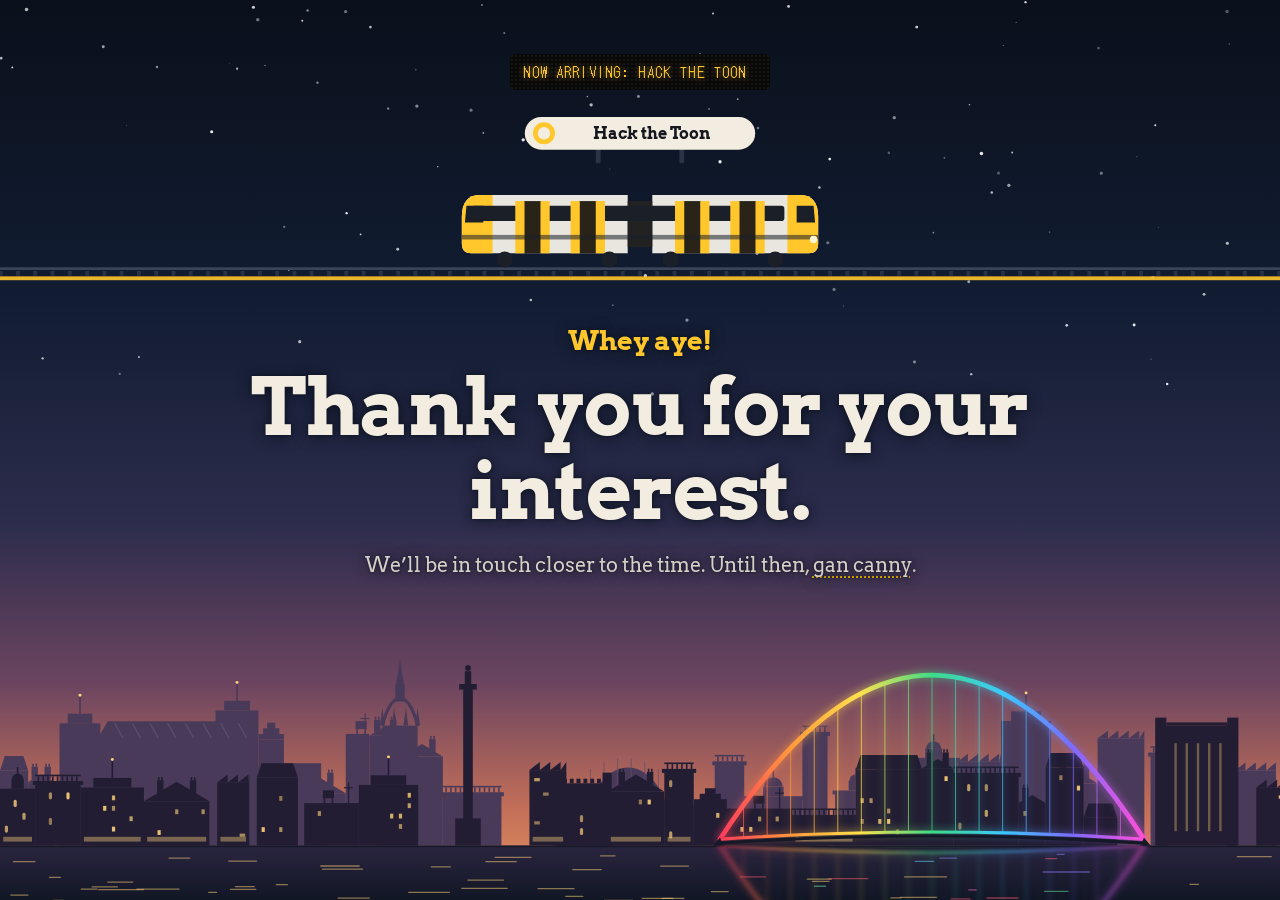
==== thanks.html @ c6c986b9 "Allow rendering under system bars on mobile" ====
<!doctype html>
<html lang="en-GB">
<head>
  <meta charset="utf-8">
  <meta name="viewport" content="width=device-width, initial-scale=1, viewport-fit=cover">
  <title>Hack the Toon · Thank you</title>
  <meta name="robots" content="noindex">
  <meta name="theme-color" content="#0a101b">
  <link rel="icon" href="assets/favicon.svg" type="image/svg+xml">

  <link rel="preconnect" href="https://fonts.googleapis.com">
  <link rel="preconnect" href="https://fonts.gstatic.com" crossorigin>
  <link href="https://fonts.googleapis.com/css2?family=Arvo:ital,wght@0,400;0,700;1,400&family=DotGothic16&display=swap" rel="stylesheet">

  <link rel="stylesheet" href="css/styles.css">
  <script src="js/scenes.js" defer></script>
  <script src="js/thanks.js" defer></script>
</head>
<body>
  <div class="page page--thanks">
    <svg class="page__stars" data-stars viewBox="0 0 1600 600" preserveAspectRatio="xMidYMin slice" aria-hidden="true"></svg>
    <svg class="page__fireworks" data-fireworks viewBox="0 0 1600 600" preserveAspectRatio="xMidYMin slice" aria-hidden="true"></svg>

    <header class="site-header">
      <a class="brand" href="./index.html">
        <!--svg class="brand__mark" viewBox="0 0 48 32" aria-hidden="true">
          <path d="M4 28 Q24 -6 44 28" fill="none" stroke="currentColor" stroke-width="3.5" stroke-linecap="round"/>
          <path d="M2 20 H46" stroke="currentColor" stroke-width="3" stroke-linecap="round"/>
          <path d="M14 12.5V20 M19 9V20 M24 7.8V20 M29 9V20 M34 12.5V20" stroke="currentColor" stroke-width="1.5"/>
          <circle cx="24" cy="27" r="2.6" fill="var(--metro)"/>
        </svg>
        <span class="brand__name">Hack the Toon</span!-->
      </a>
    </header>

    <main class="thanks">
      <div class="arrival" aria-hidden="true">
        <p class="dotmatrix arrival__display">
          <!--span class="dotmatrix__dot"></span!-->
          <span data-display>Now arriving: Hack the Toon</span>
        </p>

        <svg class="arrival__scene" viewBox="0 0 900 170">
          <g class="arrival__sign">
            <rect x="404" y="8" width="5" height="40" fill="#2b3346"/>
            <rect x="491" y="8" width="5" height="40" fill="#2b3346"/>
            <rect x="330" y="0" width="240" height="34" rx="17" fill="#f3ece0"/>
            <circle cx="350" cy="17" r="9" fill="#f3ece0" stroke="#ffc72c" stroke-width="5"/>
            <text x="462" y="23" text-anchor="middle" font-family="Arvo, Rockwell, Georgia, serif" font-weight="700" font-size="17" fill="#15191f">Hack the Toon</text>
          </g>

          <path class="arrival__rail" d="M-2000 158 H2900" stroke="#3a4357" stroke-width="3"/>
          <path class="arrival__sleepers" d="M-2000 163 H2900" stroke="#2a3142" stroke-width="5" stroke-dasharray="4 14"/>

          <g class="arrival__train">
            <g transform="translate(258 62) scale(3.2)">
              <path d="M8 6 H56 V25 H5 Q2 25 2 22 V13 Q2 6 8 6 Z" fill="#e9e6df"/>
              <path d="M64 6 H112 Q118 6 118 13 V22 Q118 25 115 25 H64 Z" fill="#e9e6df"/>
              <path d="M56 8 H64 V23 H56 Z" fill="#222"/>
              <path d="M2 13 Q2 6 8 6 H12 V25 H5 Q2 25 2 22 Z" fill="#ffc72c"/>
              <path d="M108 6 H112 Q118 6 118 13 V22 Q118 25 115 25 H108 Z" fill="#ffc72c"/>
              <rect x="5" y="9.5" width="102" height="5" rx="1" fill="#1b1f27"/>
              <path d="M3.5 9.5 H9 V15 H3 Z M111 9.5 H116.5 L117 15 H111 Z" fill="#1b1f27"/>
              <g class="arrival__doors">
                <g><rect x="22" y="8" width="6" height="17" fill="#2a2418"/><rect class="door-l" x="22" y="8" width="3" height="17" fill="#ffc72c"/><rect class="door-r" x="25" y="8" width="3" height="17" fill="#ffc72c"/></g>
                <g><rect x="40" y="8" width="6" height="17" fill="#2a2418"/><rect class="door-l" x="40" y="8" width="3" height="17" fill="#ffc72c"/><rect class="door-r" x="43" y="8" width="3" height="17" fill="#ffc72c"/></g>
                <g><rect x="74" y="8" width="6" height="17" fill="#2a2418"/><rect class="door-l" x="74" y="8" width="3" height="17" fill="#ffc72c"/><rect class="door-r" x="77" y="8" width="3" height="17" fill="#ffc72c"/></g>
                <g><rect x="92" y="8" width="6" height="17" fill="#2a2418"/><rect class="door-l" x="92" y="8" width="3" height="17" fill="#ffc72c"/><rect class="door-r" x="95" y="8" width="3" height="17" fill="#ffc72c"/></g>
              </g>
              <rect x="2" y="19" width="116" height="1.5" fill="#1b1f27" opacity=".55"/>
              <circle class="arrival__headlight" cx="116.5" cy="20.5" r="1.2" fill="#fff7d6"/>
              <circle cx="16" cy="27" r="2.6" fill="#1b1f27"/><circle cx="50" cy="27" r="2.6" fill="#1b1f27"/>
              <circle cx="70" cy="27" r="2.6" fill="#1b1f27"/><circle cx="104" cy="27" r="2.6" fill="#1b1f27"/>
            </g>
          </g>

          <rect x="-2000" y="166" width="4900" height="4" fill="#ffc72c" opacity=".9"/>
        </svg>
      </div>

      <div class="thanks__copy">
        <p class="thanks__kicker" data-greeting>Whey aye!</p>
        <h1 class="thanks__title">Thank you for your interest.</h1>
        <p class="thanks__lede">
          We&rsquo;ll be in touch closer to the time. Until then,
          <span class="geordie" tabindex="0">gan canny<span class="geordie__gloss" role="tooltip">take care</span></span>.
        </p>
      </div>
    </main>

    <div class="scene" aria-hidden="true">
      <svg class="skyline" data-skyline viewBox="0 0 1600 520" preserveAspectRatio="xMaxYMax slice"></svg>
    </div>
  </div>
</body>
</html>
---- css/styles.css ----
:root {
  --night: #0d1420;
  --ink: #15191f;
  --ink-soft: #4d525a;
  --paper: #f3ece0;
  --stone: #d6c3a2;

  --bridge-lit: #4f9e7f;
  --metro: #ffc72c;
  --metro-deep: #e0a800;
  --brick: #b0503a;

  --font-display: "Arvo", "Rockwell", "Roboto Slab", Georgia, serif;
  --font-body: "Arvo", "Rockwell", "Roboto Slab", Georgia, serif;
  --font-dot: "DotGothic16", ui-monospace, monospace;

  --gutter: clamp(16px, 4vw, 48px);

  /* The page is drawn edge to edge, under the phone's status bar, home
     indicator and browser toolbars (viewport-fit=cover). These insets keep
     the content itself clear of them. */
  --safe-top: env(safe-area-inset-top, 0px);
  --safe-left: env(safe-area-inset-left, 0px);
  --safe-right: env(safe-area-inset-right, 0px);
}

*,
*::before,
*::after { box-sizing: border-box; }

/* Whatever shows behind the system bars or when the page is pulled past its
   ends should continue the page seamlessly: the night sky at the top, the
   river at the bottom. */
html {
  -webkit-text-size-adjust: 100%;
  background: #0a101b;
}

body {
  margin: 0;
  background: #0d1420;
  color: var(--paper);
  font-family: var(--font-body);
  font-size: 1.0625rem;
  line-height: 1.6;
}

img, svg { display: block; max-width: 100%; }

[hidden] { display: none !important; }

a { color: inherit; }

h1, h2 {
  font-family: var(--font-display);
  line-height: 1.05;
  margin: 0;
  letter-spacing: -0.01em;
}

:focus-visible {
  outline: 3px solid var(--metro);
  outline-offset: 3px;
  border-radius: 4px;
}

.btn {
  --btn-bg: transparent;
  --btn-fg: currentColor;
  display: inline-flex;
  align-items: center;
  justify-content: center;
  gap: 0.5em;
  padding: 0.85em 1.4em;
  border: 2px solid transparent;
  border-radius: 999px;
  background: var(--btn-bg);
  color: var(--btn-fg);
  font: 700 1rem/1 var(--font-body);
  text-decoration: none;
  cursor: pointer;
  transition: transform 0.15s ease, box-shadow 0.15s ease, border-color 0.15s ease;
}
.btn:hover { transform: translateY(-2px); }
.btn:active { transform: translateY(0); }

.btn--metro {
  --btn-bg: var(--metro);
  --btn-fg: var(--ink);
  box-shadow: 0 4px 0 var(--metro-deep);
}
.btn--metro:hover { box-shadow: 0 6px 0 var(--metro-deep); }
.btn--metro:active { box-shadow: 0 2px 0 var(--metro-deep); }

.btn--ghost {
  border-color: rgba(243, 236, 224, 0.4);
  color: var(--paper);
}
.btn--ghost:hover { border-color: var(--paper); }

.btn--block { width: 100%; padding-block: 1.05em; font-size: 1.05rem; }
.btn[disabled] { opacity: 0.75; cursor: progress; transform: none; }

.dotmatrix {
  display: inline-flex;
  align-items: center;
  gap: 0.6em;
  margin: 0;
  padding: 0.45em 0.9em;
  border-radius: 6px;
  background:
    radial-gradient(circle, rgba(255, 199, 44, 0.07) 1px, transparent 1.4px) 0 0 / 4px 4px,
    #08090b;
  color: var(--metro);
  font-family: var(--font-dot);
  font-size: 0.8rem;
  letter-spacing: 0.08em;
  text-transform: uppercase;
  text-shadow: 0 0 6px rgba(255, 199, 44, 0.55);
  white-space: nowrap;
}
.dotmatrix__dot {
  flex: none;
  width: 7px;
  height: 7px;
  border-radius: 50%;
  background: var(--metro);
  box-shadow: 0 0 8px var(--metro);
  animation: blink 2.4s steps(1) infinite;
}
@keyframes blink { 50% { opacity: 0.25; } }

.geordie {
  position: relative;
  text-decoration: underline dotted;
  text-decoration-thickness: 2px;
  text-underline-offset: 4px;
  text-decoration-color: var(--metro-deep);
  cursor: help;
  white-space: nowrap;
}
.geordie__gloss {
  position: absolute;
  left: 50%;
  bottom: calc(100% + 10px);
  z-index: 5;
  width: max-content;
  max-width: 220px;
  padding: 0.5em 0.75em;
  border-radius: 8px;
  background: var(--paper);
  color: var(--ink);
  font: 400 0.8rem/1.35 var(--font-body);
  white-space: normal;
  text-align: left;
  opacity: 0;
  pointer-events: none;
  transform: translate(-50%, 4px);
  transition: opacity 0.15s ease, transform 0.15s ease;
}
.geordie__gloss::before { content: "Geordie: "; color: var(--brick); font-weight: 700; }
.geordie:hover .geordie__gloss,
.geordie:focus .geordie__gloss { opacity: 1; transform: translate(-50%, 0); }

.page {
  position: relative;
  display: flex;
  flex-direction: column;
  min-height: 100vh;
  min-height: 100svh;
  overflow: hidden;
  background: linear-gradient(
    180deg,
    #0a101b 0%,
    #121d33 34%,
    #2c2c4c 58%,
    #6c4560 76%,
    #c46f58 90%,
    #e79a63 100%
  );
}
.page__stars,
.page__fireworks {
  position: absolute;
  inset: 0 0 auto 0;
  width: 100%;
  height: 65%;
  pointer-events: none;
}
.page__stars circle { animation: twinkle 4s ease-in-out infinite; }
@keyframes twinkle { 50% { opacity: 0.25; } }

.site-header {
  position: relative;
  z-index: 2;
  padding: calc(18px + var(--safe-top)) calc(var(--gutter) + var(--safe-right)) 18px calc(var(--gutter) + var(--safe-left));
}
.site-header:not(:has(.brand__name, .brand__mark)) { display: none; }
/* A visible header already clears the status bar, so main needn't again */
.site-header:has(.brand__name, .brand__mark) ~ .interest,
.site-header:has(.brand__name, .brand__mark) ~ .thanks { --safe-top: 0px; }
.brand {
  display: inline-flex;
  align-items: center;
  gap: 10px;
  text-decoration: none;
}
.brand__mark { width: 40px; height: auto; color: var(--bridge-lit); }
.brand__name { font: 700 1.2rem/1 var(--font-display); }

.page {
  --scene-h: max(calc(100vw * 520 / 1600), min(220px, 60vw));
  --scene-reserve: min(calc(var(--scene-h) * 0.5), 20vh);
}
.scene {
  position: absolute;
  left: 0;
  right: 0;
  bottom: 0;
  z-index: 0;
  width: 100%;
  aspect-ratio: 1600 / 520;
  min-height: min(220px, 60vw);
  pointer-events: none;
}
.skyline { position: absolute; inset: 0; width: 100%; height: 100%; }
.skyline .win { fill: #ffd27a; }
.skyline .win--twinkle { animation: twinkle 5s ease-in-out infinite; }
.skyline .shimmer { animation: shimmer 6s ease-in-out infinite; }
.skyline .led-cycle { animation: led-cycle 16s linear infinite; }
@keyframes led-cycle { to { filter: hue-rotate(360deg); } }
@keyframes shimmer {
  0%, 100% { transform: translateX(0); opacity: 0.6; }
  50% { transform: translateX(14px); opacity: 0.25; }
}

.site-footer {
  padding: 14px var(--gutter) 18px;
  background: #0d1420;
  color: rgba(243, 236, 224, 0.5);
  font-size: 0.85rem;
  text-align: center;
}

.interest {
  position: relative;
  z-index: 2;
  flex: 1;
  display: grid;
  grid-template-columns: 1fr 1fr;
  gap: clamp(32px, 6vw, 88px);
  align-items: center;
  width: min(1180px, 100%);
  margin: 0 auto;
  padding: calc(clamp(24px, 5vh, 64px) + var(--safe-top)) calc(var(--gutter) + var(--safe-right)) var(--scene-reserve) calc(var(--gutter) + var(--safe-left));
}

.title { margin: 0.35em 0 0.3em; }
.title__small {
  display: block;
  font-size: clamp(1.8rem, 4vw, 3rem);
  font-weight: 400;
  color: var(--stone);
}
.title__big {
  display: block;
  font-size: clamp(5rem, 15vw, 11.5rem);
  font-weight: 700;
  line-height: 0.82;
  letter-spacing: -0.03em;
}
.title__stop { color: var(--metro); }

.interest__lede {
  max-width: 32em;
  margin: 0;
  font-size: clamp(1.05rem, 1.5vw, 1.2rem);
  color: rgba(243, 236, 224, 0.86);
}

.interest__intro,
.thanks__copy { text-shadow: 0 1px 14px rgba(10, 16, 27, 0.85), 0 0 3px rgba(10, 16, 27, 0.6); }

.interest__intro > *,
.panel {
  animation: rise 0.8s cubic-bezier(.2, .8, .2, 1) both;
}
.interest__intro > :nth-child(2) { animation-delay: 0.08s; }
.interest__intro > :nth-child(3) { animation-delay: 0.16s; }
.panel { animation-delay: 0.24s; }
@keyframes rise {
  from { opacity: 0; transform: translateY(18px); }
}

.panel {
  padding: clamp(24px, 3vw, 34px);
  border-radius: 22px;
  background: var(--paper);
  color: var(--ink);
  box-shadow: 0 30px 80px -30px rgba(0, 0, 0, 0.7);
}
.panel__title { font-size: clamp(2rem, 3vw, 2.5rem); font-weight: 700; }
.panel__lede { margin: 0.5em 0 1.3em; color: var(--ink-soft); }

.station-sign {
  display: inline-flex;
  align-items: center;
  gap: 12px;
  margin-bottom: 1rem;
  padding: 8px 18px 8px 8px;
  border-radius: 999px;
  background: var(--ink);
  color: var(--paper);
  font: 700 0.9rem/1 var(--font-display);
  letter-spacing: 0.04em;
}
.station-sign__bar {
  width: 22px;
  height: 22px;
  border-radius: 50%;
  border: 5px solid var(--metro);
  background: var(--ink);
}

.form { display: grid; gap: 16px; }
.field label {
  display: block;
  margin-bottom: 6px;
  font-weight: 700;
  font-size: 0.92rem;
}
.field input {
  width: 100%;
  padding: 12px 14px;
  border: 2px solid rgba(21, 25, 31, 0.22);
  border-radius: 10px;
  background: #fffdf9;
  color: var(--ink);
  font: inherit;
  font-size: 1rem;
  transition: border-color 0.15s ease, box-shadow 0.15s ease;
}
.field input:focus {
  outline: none;
  border-color: var(--ink);
  box-shadow: 0 0 0 4px rgba(255, 199, 44, 0.55);
}
.field.is-invalid input { border-color: var(--brick); }
.field__error {
  margin: 6px 0 0;
  color: var(--brick);
  font-size: 0.85rem;
  font-weight: 400;
}
.field__error:empty { display: none; }
.form__small { margin: -4px 0 0; font-size: 0.85rem; color: var(--ink-soft); text-align: center; }

.thanks {
  position: relative;
  z-index: 2;
  flex: 1;
  display: flex;
  flex-direction: column;
  align-items: center;
  justify-content: center;
  gap: clamp(24px, 5vh, 48px);
  width: min(960px, 100%);
  margin: 0 auto;
  padding: calc(clamp(16px, 4vh, 48px) + var(--safe-top)) calc(var(--gutter) + var(--safe-right)) var(--scene-reserve) calc(var(--gutter) + var(--safe-left));
  text-align: center;
}

.arrival { width: 100%; }
.arrival__display {
  min-width: 18em;
  justify-content: flex-start;
  margin-bottom: clamp(16px, 3vh, 28px);
  font-size: 0.9rem;
  animation: rise 0.6s both;
}
.arrival__scene {
  width: max(100%, 600px);
  margin-inline: calc((100% - max(100%, 600px)) / 2);
  max-width: none;
  height: auto;
  overflow: visible;
}

.arrival__sign { animation: rise 0.6s 0.2s both; }
.arrival__rail {
  stroke-dasharray: 4900;
  animation: draw 1.2s 0.1s ease-out both;
}
.arrival__sleepers { animation: fade 1s 0.3s both; }
@keyframes draw { from { stroke-dashoffset: 4900; } }
@keyframes fade { from { opacity: 0; } }

.arrival__train {
  animation: pull-in 2.6s 0.3s cubic-bezier(.1, .65, .2, 1) both;
}
@keyframes pull-in {
  from { transform: translateX(-1100px); }
  to { transform: translateX(0); }
}
.arrival__headlight { animation: glow 1.2s ease-in-out infinite alternate; }
@keyframes glow { to { opacity: 0.4; } }

.door-l,
.door-r { animation: 0.5s 3s ease-in-out both; }
.door-l { animation-name: door-l; }
.door-r { animation-name: door-r; }
@keyframes door-l { to { transform: translateX(-2.6px); } }
@keyframes door-r { to { transform: translateX(2.6px); } }

.thanks__copy > * { animation: rise 0.8s cubic-bezier(.2, .8, .2, 1) both; }
.thanks__copy > :nth-child(1) { animation-delay: 3.1s; }
.thanks__copy > :nth-child(2) { animation-delay: 3.25s; }
.thanks__copy > :nth-child(3) { animation-delay: 3.4s; }
.thanks__copy > :nth-child(4) { animation-delay: 3.6s; }

.thanks__kicker {
  margin: 0 0 0.3em;
  color: var(--metro);
  font: 700 clamp(1.3rem, 2.6vw, 1.7rem)/1.2 var(--font-display);
}
.thanks__title {
  font-size: clamp(2.6rem, 7vw, 5rem);
  font-weight: 700;
}
.thanks__lede {
  max-width: 30em;
  margin: 0.8em auto 1.8em;
  font-size: clamp(1.05rem, 1.6vw, 1.25rem);
  color: rgba(243, 236, 224, 0.86);
}

.burst {
  transform-box: fill-box;
  transform-origin: center;
  opacity: 0;
  animation: burst 1.8s cubic-bezier(.15, .7, .3, 1) 3;
}
@keyframes burst {
  0% { opacity: 0; transform: scale(0.1); }
  8% { opacity: 1; }
  70% { opacity: 0.9; }
  100% { opacity: 0; transform: scale(1) translateY(10px); }
}

@media (min-width: 881px) {
  .page--interest .skyline { transform: scaleX(-1); }
}

@media (max-width: 880px) {
  .interest { grid-template-columns: 1fr; }
}

@media (max-width: 520px) {
  .brand__name { font-size: 1.05rem; }
  .arrival__display { min-width: 0; font-size: 0.75rem; }
}

@media (prefers-reduced-motion: reduce) {
  *,
  *::before,
  *::after {
    animation-duration: 0.001ms !important;
    animation-delay: 0s !important;
    animation-iteration-count: 1 !important;
    transition-duration: 0.001ms !important;
  }
  .burst { display: none; }
}
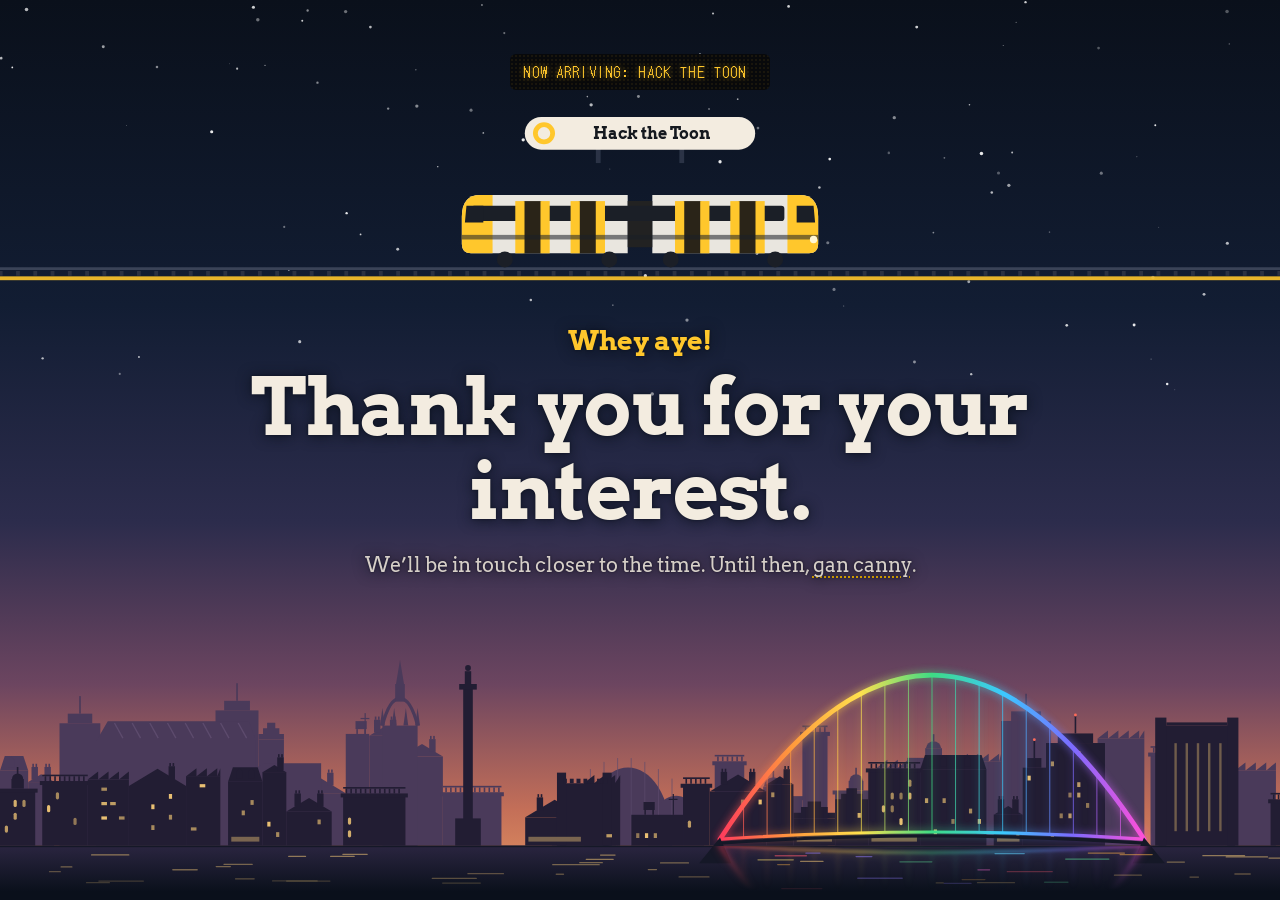
==== commit 267a5952: "Fix mobile system bars" ====
--- a/thanks.html
+++ b/thanks.html
@@ -2,7 +2,7 @@
 <html lang="en-GB">
 <head>
   <meta charset="utf-8">
-  <meta name="viewport" content="width=device-width, initial-scale=1, viewport-fit=cover">
+  <meta name="viewport" content="width=device-width, initial-scale=1">
   <title>Hack the Toon · Thank you</title>
   <meta name="robots" content="noindex">
   <meta name="theme-color" content="#0a101b">
--- a/css/styles.css
+++ b/css/styles.css
@@ -15,30 +15,25 @@
   --font-dot: "DotGothic16", ui-monospace, monospace;
 
   --gutter: clamp(16px, 4vw, 48px);
-
-  /* The page is drawn edge to edge, under the phone's status bar, home
-     indicator and browser toolbars (viewport-fit=cover). These insets keep
-     the content itself clear of them. */
-  --safe-top: env(safe-area-inset-top, 0px);
-  --safe-left: env(safe-area-inset-left, 0px);
-  --safe-right: env(safe-area-inset-right, 0px);
 }
 
 *,
 *::before,
 *::after { box-sizing: border-box; }
 
-/* Whatever shows behind the system bars or when the page is pulled past its
-   ends should continue the page seamlessly: the night sky at the top, the
-   river at the bottom. */
-html {
-  -webkit-text-size-adjust: 100%;
-  background: #0a101b;
-}
+/* The colour at the very top of the sky and the very bottom of the river.
+   Browsers paint this behind the page wherever it doesn't reach: Safari on
+   iOS fills its status bar and toolbar strips with the page's background
+   colour, and it also shows when the page is pulled past either end. Using
+   the same colour for both edges of the artwork makes those strips read as
+   more sky and more river. */
+html,
+body { background: #0a101b; }
+
+html { -webkit-text-size-adjust: 100%; }
 
 body {
   margin: 0;
-  background: #0d1420;
   color: var(--paper);
   font-family: var(--font-body);
   font-size: 1.0625rem;
@@ -187,18 +182,17 @@
   height: 65%;
   pointer-events: none;
 }
-.page__stars circle { animation: twinkle 4s ease-in-out infinite; }
+/* Animated as whole layers (not per star or per window) so the browser can
+   composite them rather than repainting on every frame. */
+.page__stars--twinkle { animation: twinkle 4s ease-in-out infinite; will-change: opacity; }
 @keyframes twinkle { 50% { opacity: 0.25; } }
 
 .site-header {
   position: relative;
   z-index: 2;
-  padding: calc(18px + var(--safe-top)) calc(var(--gutter) + var(--safe-right)) 18px calc(var(--gutter) + var(--safe-left));
+  padding: 18px var(--gutter);
 }
 .site-header:not(:has(.brand__name, .brand__mark)) { display: none; }
-/* A visible header already clears the status bar, so main needn't again */
-.site-header:has(.brand__name, .brand__mark) ~ .interest,
-.site-header:has(.brand__name, .brand__mark) ~ .thanks { --safe-top: 0px; }
 .brand {
   display: inline-flex;
   align-items: center;
@@ -223,15 +217,21 @@
   min-height: min(220px, 60vw);
   pointer-events: none;
 }
+/* The skyline is a stack of SVG layers (built in js/scenes.js): the static
+   artwork, then layers for the moving parts, each animated as a whole. */
 .skyline { position: absolute; inset: 0; width: 100%; height: 100%; }
-.skyline .win { fill: #ffd27a; }
-.skyline .win--twinkle { animation: twinkle 5s ease-in-out infinite; }
-.skyline .shimmer { animation: shimmer 6s ease-in-out infinite; }
-.skyline .led-cycle { animation: led-cycle 16s linear infinite; }
+.skyline--lights-a,
+.skyline--lights-b { animation: twinkle 5s ease-in-out infinite; will-change: opacity; }
+.skyline--lights-b { animation-delay: -2.5s; }
+.skyline--shimmer-a,
+.skyline--shimmer-b { animation: shimmer 6s ease-in-out infinite; will-change: transform, opacity; }
+.skyline--shimmer-b { animation-delay: -3s; }
+/* The Millennium Bridge's LEDs slowly cycle through the rainbow */
+.skyline--bridge { animation: led-cycle 16s linear infinite; will-change: filter; }
 @keyframes led-cycle { to { filter: hue-rotate(360deg); } }
 @keyframes shimmer {
-  0%, 100% { transform: translateX(0); opacity: 0.6; }
-  50% { transform: translateX(14px); opacity: 0.25; }
+  0%, 100% { transform: translateX(0); opacity: 1; }
+  50% { transform: translateX(14px); opacity: 0.4; }
 }
 
 .site-footer {
@@ -250,9 +250,12 @@
   grid-template-columns: 1fr 1fr;
   gap: clamp(32px, 6vw, 88px);
   align-items: center;
+  /* Rows keep their natural height and centre as a block (fitAboveSkyline
+     in js/scenes.js measures them) */
+  align-content: center;
   width: min(1180px, 100%);
   margin: 0 auto;
-  padding: calc(clamp(24px, 5vh, 64px) + var(--safe-top)) calc(var(--gutter) + var(--safe-right)) var(--scene-reserve) calc(var(--gutter) + var(--safe-left));
+  padding: clamp(24px, 5vh, 64px) var(--gutter) var(--scene-reserve);
 }
 
 .title { margin: 0.35em 0 0.3em; }
@@ -366,7 +369,7 @@
   gap: clamp(24px, 5vh, 48px);
   width: min(960px, 100%);
   margin: 0 auto;
-  padding: calc(clamp(16px, 4vh, 48px) + var(--safe-top)) calc(var(--gutter) + var(--safe-right)) var(--scene-reserve) calc(var(--gutter) + var(--safe-left));
+  padding: clamp(16px, 4vh, 48px) var(--gutter) var(--scene-reserve);
   text-align: center;
 }
 
@@ -448,7 +451,7 @@
 }
 
 @media (min-width: 881px) {
-  .page--interest .skyline { transform: scaleX(-1); }
+  .page--interest .scene { transform: scaleX(-1); }
 }
 
 @media (max-width: 880px) {
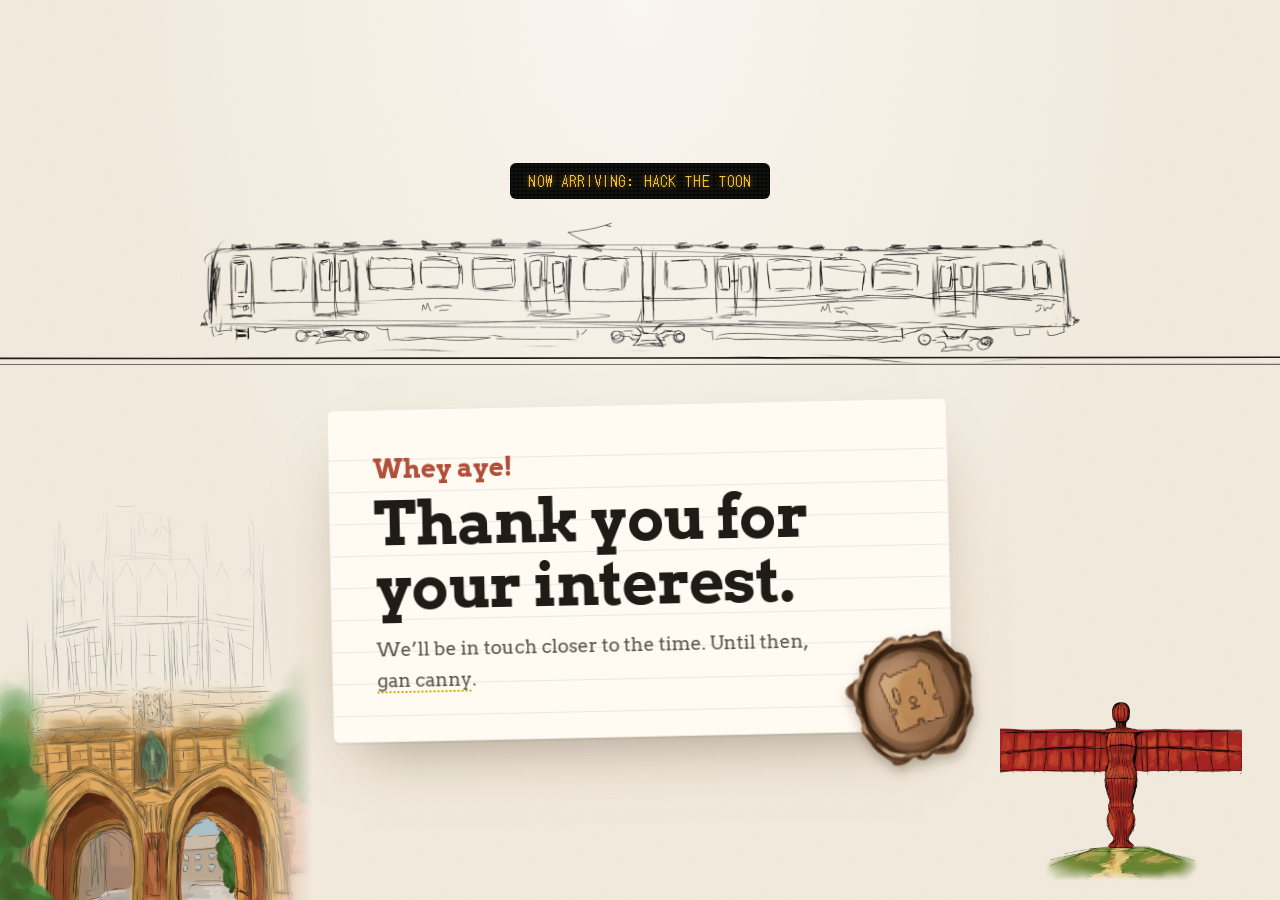
==== commit 58cd4388: "Add commissioned artwork - first draft design" ====
--- a/thanks.html
+++ b/thanks.html
@@ -5,21 +5,20 @@
   <meta name="viewport" content="width=device-width, initial-scale=1">
   <title>Hack the Toon · Thank you</title>
   <meta name="robots" content="noindex">
-  <meta name="theme-color" content="#0a101b">
-  <link rel="icon" href="assets/favicon.svg" type="image/svg+xml">
+  <meta name="theme-color" content="#f4ecdf">
+  <link rel="icon" href="assets/favicon.ico" sizes="any">
+  <link rel="icon" href="assets/favicon-48.png" type="image/png">
+  <link rel="apple-touch-icon" href="assets/apple-touch-icon.png">
 
   <link rel="preconnect" href="https://fonts.googleapis.com">
   <link rel="preconnect" href="https://fonts.gstatic.com" crossorigin>
   <link href="https://fonts.googleapis.com/css2?family=Arvo:ital,wght@0,400;0,700;1,400&family=DotGothic16&display=swap" rel="stylesheet">
 
   <link rel="stylesheet" href="css/styles.css">
-  <script src="js/scenes.js" defer></script>
   <script src="js/thanks.js" defer></script>
 </head>
 <body>
   <div class="page page--thanks">
-    <svg class="page__stars" data-stars viewBox="0 0 1600 600" preserveAspectRatio="xMidYMin slice" aria-hidden="true"></svg>
-    <svg class="page__fireworks" data-fireworks viewBox="0 0 1600 600" preserveAspectRatio="xMidYMin slice" aria-hidden="true"></svg>
 
     <header class="site-header">
       <a class="brand" href="./index.html">
@@ -40,57 +39,33 @@
           <span data-display>Now arriving: Hack the Toon</span>
         </p>
 
-        <svg class="arrival__scene" viewBox="0 0 900 170">
-          <g class="arrival__sign">
-            <rect x="404" y="8" width="5" height="40" fill="#2b3346"/>
-            <rect x="491" y="8" width="5" height="40" fill="#2b3346"/>
-            <rect x="330" y="0" width="240" height="34" rx="17" fill="#f3ece0"/>
-            <circle cx="350" cy="17" r="9" fill="#f3ece0" stroke="#ffc72c" stroke-width="5"/>
-            <text x="462" y="23" text-anchor="middle" font-family="Arvo, Rockwell, Georgia, serif" font-weight="700" font-size="17" fill="#15191f">Hack the Toon</text>
-          </g>
-
-          <path class="arrival__rail" d="M-2000 158 H2900" stroke="#3a4357" stroke-width="3"/>
-          <path class="arrival__sleepers" d="M-2000 163 H2900" stroke="#2a3142" stroke-width="5" stroke-dasharray="4 14"/>
-
-          <g class="arrival__train">
-            <g transform="translate(258 62) scale(3.2)">
-              <path d="M8 6 H56 V25 H5 Q2 25 2 22 V13 Q2 6 8 6 Z" fill="#e9e6df"/>
-              <path d="M64 6 H112 Q118 6 118 13 V22 Q118 25 115 25 H64 Z" fill="#e9e6df"/>
-              <path d="M56 8 H64 V23 H56 Z" fill="#222"/>
-              <path d="M2 13 Q2 6 8 6 H12 V25 H5 Q2 25 2 22 Z" fill="#ffc72c"/>
-              <path d="M108 6 H112 Q118 6 118 13 V22 Q118 25 115 25 H108 Z" fill="#ffc72c"/>
-              <rect x="5" y="9.5" width="102" height="5" rx="1" fill="#1b1f27"/>
-              <path d="M3.5 9.5 H9 V15 H3 Z M111 9.5 H116.5 L117 15 H111 Z" fill="#1b1f27"/>
-              <g class="arrival__doors">
-                <g><rect x="22" y="8" width="6" height="17" fill="#2a2418"/><rect class="door-l" x="22" y="8" width="3" height="17" fill="#ffc72c"/><rect class="door-r" x="25" y="8" width="3" height="17" fill="#ffc72c"/></g>
-                <g><rect x="40" y="8" width="6" height="17" fill="#2a2418"/><rect class="door-l" x="40" y="8" width="3" height="17" fill="#ffc72c"/><rect class="door-r" x="43" y="8" width="3" height="17" fill="#ffc72c"/></g>
-                <g><rect x="74" y="8" width="6" height="17" fill="#2a2418"/><rect class="door-l" x="74" y="8" width="3" height="17" fill="#ffc72c"/><rect class="door-r" x="77" y="8" width="3" height="17" fill="#ffc72c"/></g>
-                <g><rect x="92" y="8" width="6" height="17" fill="#2a2418"/><rect class="door-l" x="92" y="8" width="3" height="17" fill="#ffc72c"/><rect class="door-r" x="95" y="8" width="3" height="17" fill="#ffc72c"/></g>
-              </g>
-              <rect x="2" y="19" width="116" height="1.5" fill="#1b1f27" opacity=".55"/>
-              <circle class="arrival__headlight" cx="116.5" cy="20.5" r="1.2" fill="#fff7d6"/>
-              <circle cx="16" cy="27" r="2.6" fill="#1b1f27"/><circle cx="50" cy="27" r="2.6" fill="#1b1f27"/>
-              <circle cx="70" cy="27" r="2.6" fill="#1b1f27"/><circle cx="104" cy="27" r="2.6" fill="#1b1f27"/>
-            </g>
-          </g>
-
-          <rect x="-2000" y="166" width="4900" height="4" fill="#ffc72c" opacity=".9"/>
-        </svg>
+        <div class="arrival__track">
+          <img class="arrival__train" src="assets/img/metrocar.webp" width="1800" height="300" alt="">
+          <!-- Two pencil rails, a little wobbly, as if sketched by hand -->
+          <svg class="arrival__rails" viewBox="0 0 3000 14" preserveAspectRatio="none">
+            <path d="M0 4 C500 3 1000 5.5 1500 4 S2500 3 3000 4.5" stroke-width="1.6" vector-effect="non-scaling-stroke"/>
+            <path d="M0 10.5 C600 11.5 1100 9.5 1500 10.5 S2400 11.5 3000 10" stroke-width="1.2" vector-effect="non-scaling-stroke" opacity=".6"/>
+          </svg>
+        </div>
       </div>
 
-      <div class="thanks__copy">
-        <p class="thanks__kicker" data-greeting>Whey aye!</p>
-        <h1 class="thanks__title">Thank you for your interest.</h1>
-        <p class="thanks__lede">
-          We&rsquo;ll be in touch closer to the time. Until then,
-          <span class="geordie" tabindex="0">gan canny<span class="geordie__gloss" role="tooltip">take care</span></span>.
-        </p>
+      <div class="note">
+        <div class="note__card thanks__copy">
+          <p class="thanks__kicker" data-greeting>Whey aye!</p>
+          <h1 class="thanks__title">Thank you for your interest.</h1>
+          <p class="thanks__lede">
+            We&rsquo;ll be in touch closer to the time. Until then,
+            <span class="geordie" tabindex="0">gan canny<span class="geordie__gloss" role="tooltip">take care</span></span>.
+          </p>
+          <img class="note__seal" src="assets/img/letter-stamp.webp" width="520" height="522" alt="" aria-hidden="true">
+        </div>
       </div>
     </main>
 
-    <div class="scene" aria-hidden="true">
-      <svg class="skyline" data-skyline viewBox="0 0 1600 520" preserveAspectRatio="xMaxYMax slice"></svg>
-    </div>
+    <!-- The university arches are painted as a corner piece (straight left and
+         bottom edges); the Angel stands on its own hill -->
+    <img class="corner corner--left" src="assets/img/campus-arches.webp" width="866" height="1100" alt="" aria-hidden="true">
+    <img class="corner corner--angel" src="assets/img/angel-of-the-north.webp" width="800" height="597" alt="" aria-hidden="true">
   </div>
 </body>
 </html>
--- a/css/styles.css
+++ b/css/styles.css
@@ -1,11 +1,10 @@
 :root {
-  --night: #0d1420;
-  --ink: #15191f;
-  --ink-soft: #4d525a;
-  --paper: #f3ece0;
-  --stone: #d6c3a2;
-
-  --bridge-lit: #4f9e7f;
+  --paper: #f4ecdf;
+  --card: #fffaf2;
+  --ink: #1f1b16;
+  --ink-soft: #5b544b;
+  --sepia: #8a6544;
+
   --metro: #ffc72c;
   --metro-deep: #e0a800;
   --brick: #b0503a;
@@ -21,20 +20,17 @@
 *::before,
 *::after { box-sizing: border-box; }
 
-/* The colour at the very top of the sky and the very bottom of the river.
-   Browsers paint this behind the page wherever it doesn't reach: Safari on
-   iOS fills its status bar and toolbar strips with the page's background
-   colour, and it also shows when the page is pulled past either end. Using
-   the same colour for both edges of the artwork makes those strips read as
-   more sky and more river. */
+/* Browsers paint this behind the page wherever it doesn't reach: Safari on
+   iOS fills its status bar and toolbar strips with it, and it shows when the
+   page is pulled past either end. Matching the paper keeps those seamless. */
 html,
-body { background: #0a101b; }
+body { background: var(--paper); }
 
 html { -webkit-text-size-adjust: 100%; }
 
 body {
   margin: 0;
-  color: var(--paper);
+  color: var(--ink);
   font-family: var(--font-body);
   font-size: 1.0625rem;
   line-height: 1.6;
@@ -54,7 +50,7 @@
 }
 
 :focus-visible {
-  outline: 3px solid var(--metro);
+  outline: 3px solid var(--metro-deep);
   outline-offset: 3px;
   border-radius: 4px;
 }
@@ -88,14 +84,15 @@
 .btn--metro:active { box-shadow: 0 2px 0 var(--metro-deep); }
 
 .btn--ghost {
-  border-color: rgba(243, 236, 224, 0.4);
-  color: var(--paper);
-}
-.btn--ghost:hover { border-color: var(--paper); }
+  border-color: rgba(31, 27, 22, 0.3);
+  color: var(--ink);
+}
+.btn--ghost:hover { border-color: var(--ink); }
 
 .btn--block { width: 100%; padding-block: 1.05em; font-size: 1.05rem; }
 .btn[disabled] { opacity: 0.75; cursor: progress; transform: none; }
 
+/* Metro passenger-information style display */
 .dotmatrix {
   display: inline-flex;
   align-items: center;
@@ -143,8 +140,8 @@
   max-width: 220px;
   padding: 0.5em 0.75em;
   border-radius: 8px;
-  background: var(--paper);
-  color: var(--ink);
+  background: var(--ink);
+  color: var(--paper);
   font: 400 0.8rem/1.35 var(--font-body);
   white-space: normal;
   text-align: left;
@@ -153,10 +150,13 @@
   transform: translate(-50%, 4px);
   transition: opacity 0.15s ease, transform 0.15s ease;
 }
-.geordie__gloss::before { content: "Geordie: "; color: var(--brick); font-weight: 700; }
+.geordie__gloss::before { content: "Geordie: "; color: var(--metro); font-weight: 700; }
 .geordie:hover .geordie__gloss,
 .geordie:focus .geordie__gloss { opacity: 1; transform: translate(-50%, 0); }
 
+/* --------------------------------------------------------------------------
+   Page: sketchbook paper, content, then a band of paintings along the bottom
+   -------------------------------------------------------------------------- */
 .page {
   position: relative;
   display: flex;
@@ -164,28 +164,12 @@
   min-height: 100vh;
   min-height: 100svh;
   overflow: hidden;
-  background: linear-gradient(
-    180deg,
-    #0a101b 0%,
-    #121d33 34%,
-    #2c2c4c 58%,
-    #6c4560 76%,
-    #c46f58 90%,
-    #e79a63 100%
-  );
-}
-.page__stars,
-.page__fireworks {
-  position: absolute;
-  inset: 0 0 auto 0;
-  width: 100%;
-  height: 65%;
-  pointer-events: none;
-}
-/* Animated as whole layers (not per star or per window) so the browser can
-   composite them rather than repainting on every frame. */
-.page__stars--twinkle { animation: twinkle 4s ease-in-out infinite; will-change: opacity; }
-@keyframes twinkle { 50% { opacity: 0.25; } }
+  /* A faint paper grain, plus a little warmth towards the top */
+  background:
+    radial-gradient(ellipse at 50% 0%, rgba(255, 255, 255, 0.55), transparent 60%),
+    url("data:image/svg+xml,%3Csvg xmlns='http://www.w3.org/2000/svg' width='160' height='160'%3E%3Cfilter id='n'%3E%3CfeTurbulence type='fractalNoise' baseFrequency='.9' numOctaves='2' stitchTiles='stitch'/%3E%3CfeColorMatrix values='0 0 0 0 .35 0 0 0 0 .27 0 0 0 0 .18 0 0 0 .07 0'/%3E%3C/filter%3E%3Crect width='100%25' height='100%25' filter='url(%23n)'/%3E%3C/svg%3E"),
+    var(--paper);
+}
 
 .site-header {
   position: relative;
@@ -199,63 +183,78 @@
   gap: 10px;
   text-decoration: none;
 }
-.brand__mark { width: 40px; height: auto; color: var(--bridge-lit); }
+.brand__mark { width: 40px; height: auto; }
 .brand__name { font: 700 1.2rem/1 var(--font-display); }
 
-.page {
-  --scene-h: max(calc(100vw * 520 / 1600), min(220px, 60vw));
-  --scene-reserve: min(calc(var(--scene-h) * 0.5), 20vh);
-}
-.scene {
+/* Corner pieces: paintings with straight edges, placed flush against the
+   page's bottom corners and kept behind the content */
+.corner {
   position: absolute;
-  left: 0;
-  right: 0;
   bottom: 0;
   z-index: 0;
-  width: 100%;
-  aspect-ratio: 1600 / 520;
-  min-height: min(220px, 60vw);
+  width: auto;
+  max-width: none;
   pointer-events: none;
-}
-/* The skyline is a stack of SVG layers (built in js/scenes.js): the static
-   artwork, then layers for the moving parts, each animated as a whole. */
-.skyline { position: absolute; inset: 0; width: 100%; height: 100%; }
-.skyline--lights-a,
-.skyline--lights-b { animation: twinkle 5s ease-in-out infinite; will-change: opacity; }
-.skyline--lights-b { animation-delay: -2.5s; }
-.skyline--shimmer-a,
-.skyline--shimmer-b { animation: shimmer 6s ease-in-out infinite; will-change: transform, opacity; }
-.skyline--shimmer-b { animation-delay: -3s; }
-/* The Millennium Bridge's LEDs slowly cycle through the rainbow */
-.skyline--bridge { animation: led-cycle 16s linear infinite; will-change: filter; }
-@keyframes led-cycle { to { filter: hue-rotate(360deg); } }
-@keyframes shimmer {
-  0%, 100% { transform: translateX(0); opacity: 1; }
-  50% { transform: translateX(14px); opacity: 0.4; }
-}
-
-.site-footer {
-  padding: 14px var(--gutter) 18px;
-  background: #0d1420;
-  color: rgba(243, 236, 224, 0.5);
-  font-size: 0.85rem;
-  text-align: center;
-}
-
+  user-select: none;
+  animation: develop 1.4s 0.3s ease-out both;
+}
+/* Both paintings run off the edge of their canvas on one more side than the
+   corner they sit in, so that edge is faded into the paper */
+.corner--right {
+  right: 0;
+  height: clamp(240px, 46vh, 520px);
+  -webkit-mask-image: linear-gradient(to bottom, transparent, #000 22%);
+  mask-image: linear-gradient(to bottom, transparent, #000 22%);
+}
+.corner--left {
+  left: 0;
+  height: clamp(220px, 44vh, 500px);
+  -webkit-mask-image: linear-gradient(to left, transparent, #000 18%);
+  mask-image: linear-gradient(to left, transparent, #000 18%);
+}
+.corner--angel {
+  right: clamp(8px, 3vw, 48px);
+  bottom: clamp(4px, 2vh, 20px);
+  height: clamp(110px, 20vh, 220px);
+}
+/* Paintings fade up out of the paper, like watercolour soaking in */
+@keyframes develop {
+  from { opacity: 0; transform: translateY(14px); filter: saturate(0.2) blur(2px); }
+}
+
+/* --------------------------------------------------------------------------
+   Register your interest
+   -------------------------------------------------------------------------- */
 .interest {
   position: relative;
   z-index: 2;
   flex: 1;
   display: grid;
   grid-template-columns: 1fr 1fr;
-  gap: clamp(32px, 6vw, 88px);
-  align-items: center;
-  /* Rows keep their natural height and centre as a block (fitAboveSkyline
-     in js/scenes.js measures them) */
+  grid-template-areas:
+    "intro panel"
+    "art   panel";
+  column-gap: clamp(32px, 6vw, 88px);
+  row-gap: clamp(8px, 2vh, 20px);
   align-content: center;
   width: min(1180px, 100%);
   margin: 0 auto;
-  padding: clamp(24px, 5vh, 64px) var(--gutter) var(--scene-reserve);
+  padding: clamp(56px, 8vh, 96px) var(--gutter) clamp(16px, 3vh, 32px);
+}
+.interest__intro { grid-area: intro; align-self: end; }
+.panel { grid-area: panel; align-self: center; }
+
+/* The Tyne Bridge, under the headline */
+.interest__art {
+  grid-area: art;
+  align-self: start;
+  width: auto;
+  height: clamp(170px, 34vh, 380px);
+  max-width: 100%;
+  object-fit: contain;
+  object-position: left top;
+  margin-left: -2%;
+  animation: develop 1.4s 0.3s ease-out both;
 }
 
 .title { margin: 0.35em 0 0.3em; }
@@ -263,7 +262,7 @@
   display: block;
   font-size: clamp(1.8rem, 4vw, 3rem);
   font-weight: 400;
-  color: var(--stone);
+  color: var(--sepia);
 }
 .title__big {
   display: block;
@@ -272,17 +271,14 @@
   line-height: 0.82;
   letter-spacing: -0.03em;
 }
-.title__stop { color: var(--metro); }
+.title__stop { color: var(--metro-deep); }
 
 .interest__lede {
   max-width: 32em;
   margin: 0;
   font-size: clamp(1.05rem, 1.5vw, 1.2rem);
-  color: rgba(243, 236, 224, 0.86);
-}
-
-.interest__intro,
-.thanks__copy { text-shadow: 0 1px 14px rgba(10, 16, 27, 0.85), 0 0 3px rgba(10, 16, 27, 0.6); }
+  color: var(--ink-soft);
+}
 
 .interest__intro > *,
 .panel {
@@ -296,14 +292,33 @@
 }
 
 .panel {
+  position: relative;
   padding: clamp(24px, 3vw, 34px);
+  border: 1px solid rgba(31, 27, 22, 0.08);
   border-radius: 22px;
-  background: var(--paper);
+  background: var(--card);
   color: var(--ink);
-  box-shadow: 0 30px 80px -30px rgba(0, 0, 0, 0.7);
+  box-shadow: 0 2px 0 rgba(31, 27, 22, 0.04), 0 28px 60px -30px rgba(70, 45, 20, 0.45);
 }
 .panel__title { font-size: clamp(2rem, 3vw, 2.5rem); font-weight: 700; }
 .panel__lede { margin: 0.5em 0 1.3em; color: var(--ink-soft); }
+
+/* A magpie perched on the top edge of the form */
+.panel__magpie {
+  position: absolute;
+  right: clamp(20px, 3vw, 36px);
+  bottom: calc(100% - 9px);
+  height: clamp(84px, 11vw, 118px);
+  width: auto;
+  pointer-events: none;
+  animation: hop 0.7s 0.9s cubic-bezier(.3, .7, .4, 1.4) both;
+  transform-origin: 50% 100%;
+}
+@keyframes hop {
+  0% { opacity: 0; transform: translate(40px, -30px) rotate(8deg); }
+  60% { opacity: 1; }
+  100% { transform: none; }
+}
 
 .station-sign {
   display: inline-flex;
@@ -335,9 +350,9 @@
 .field input {
   width: 100%;
   padding: 12px 14px;
-  border: 2px solid rgba(21, 25, 31, 0.22);
+  border: 2px solid rgba(31, 27, 22, 0.2);
   border-radius: 10px;
-  background: #fffdf9;
+  background: #fff;
   color: var(--ink);
   font: inherit;
   font-size: 1rem;
@@ -356,8 +371,28 @@
   font-weight: 400;
 }
 .field__error:empty { display: none; }
+/* Honeypot: kept off-screen rather than display:none, which some bots skip */
+.form__hp {
+  position: absolute;
+  left: -10000px;
+  width: 1px;
+  height: 1px;
+  overflow: hidden;
+}
+.form__error {
+  margin: 0;
+  color: var(--brick);
+  font-size: 0.9rem;
+  text-align: center;
+}
+.form__error:empty { display: none; }
+/* Turnstile only shows itself if it needs the visitor to click something */
+.cf-turnstile:empty { display: none; }
 .form__small { margin: -4px 0 0; font-size: 0.85rem; color: var(--ink-soft); text-align: center; }
 
+/* --------------------------------------------------------------------------
+   Thank you: the pencil Metrocar pulls in, then the note is sealed
+   -------------------------------------------------------------------------- */
 .thanks {
   position: relative;
   z-index: 2;
@@ -366,96 +401,146 @@
   flex-direction: column;
   align-items: center;
   justify-content: center;
-  gap: clamp(24px, 5vh, 48px);
-  width: min(960px, 100%);
+  gap: clamp(20px, 4vh, 40px);
+  width: min(1060px, 100%);
   margin: 0 auto;
-  padding: clamp(16px, 4vh, 48px) var(--gutter) var(--scene-reserve);
+  padding: clamp(24px, 5vh, 56px) var(--gutter);
   text-align: center;
 }
 
-.arrival { width: 100%; }
+.arrival {
+  display: flex;
+  flex-direction: column;
+  align-items: center;
+  width: 100%;
+}
 .arrival__display {
   min-width: 18em;
-  justify-content: flex-start;
-  margin-bottom: clamp(16px, 3vh, 28px);
+  justify-content: center;
+  margin-bottom: clamp(14px, 2.5vh, 24px);
   font-size: 0.9rem;
   animation: rise 0.6s both;
 }
-.arrival__scene {
-  width: max(100%, 600px);
-  margin-inline: calc((100% - max(100%, 600px)) / 2);
+.arrival__track {
+  position: relative;
+  width: min(880px, 100%);
+}
+.arrival__train {
+  position: relative;
+  z-index: 1;
+  width: 100%;
+  height: auto;
+  animation: pull-in 2.6s 0.3s cubic-bezier(.12, .7, .25, 1.02) both;
+}
+@keyframes pull-in {
+  from { transform: translateX(-130vw); }
+  to { transform: translateX(0); }
+}
+/* Pencil rails, drawn in as the train approaches */
+.arrival__rails {
+  position: absolute;
+  left: 50%;
+  bottom: 0;
+  width: 300vw;
+  height: 14px;
+  transform: translateX(-50%);
   max-width: none;
+  overflow: visible;
+}
+.arrival__rails path {
+  fill: none;
+  stroke: var(--ink);
+  stroke-linecap: round;
+  stroke-dasharray: 6000;
+  animation: draw 1.4s 0.1s ease-out both;
+}
+@keyframes draw { from { stroke-dashoffset: 6000; } }
+
+/* The message, on a note card */
+.note {
+  width: min(620px, 100%);
+  text-align: left;
+}
+.note__card {
+  position: relative;
+  padding: clamp(24px, 4vw, 44px);
+  border: 1px solid rgba(31, 27, 22, 0.08);
+  border-radius: 6px;
+  background:
+    repeating-linear-gradient(transparent 0 31px, rgba(59, 111, 158, 0.12) 31px 32px) 0 18px / 100% 100% no-repeat,
+    var(--card);
+  box-shadow: 0 2px 0 rgba(31, 27, 22, 0.04), 0 28px 60px -30px rgba(70, 45, 20, 0.5);
+  transform: rotate(-1.2deg);
+  animation: card-in 0.8s 2.9s cubic-bezier(.2, .8, .2, 1) both, thud 0.35s 3.95s ease-out;
+}
+@keyframes card-in {
+  from { opacity: 0; transform: translateY(24px) rotate(1deg); }
+}
+/* The card gives a little as the seal is pressed into it */
+@keyframes thud {
+  40% { transform: rotate(-1.2deg) translateY(3px) scale(0.995); }
+}
+
+.note__seal {
+  position: absolute;
+  right: clamp(-28px, -2vw, -12px);
+  bottom: clamp(-34px, -3vw, -18px);
+  width: clamp(92px, 12vw, 132px);
   height: auto;
-  overflow: visible;
-}
-
-.arrival__sign { animation: rise 0.6s 0.2s both; }
-.arrival__rail {
-  stroke-dasharray: 4900;
-  animation: draw 1.2s 0.1s ease-out both;
-}
-.arrival__sleepers { animation: fade 1s 0.3s both; }
-@keyframes draw { from { stroke-dashoffset: 4900; } }
-@keyframes fade { from { opacity: 0; } }
-
-.arrival__train {
-  animation: pull-in 2.6s 0.3s cubic-bezier(.1, .65, .2, 1) both;
-}
-@keyframes pull-in {
-  from { transform: translateX(-1100px); }
-  to { transform: translateX(0); }
-}
-.arrival__headlight { animation: glow 1.2s ease-in-out infinite alternate; }
-@keyframes glow { to { opacity: 0.4; } }
-
-.door-l,
-.door-r { animation: 0.5s 3s ease-in-out both; }
-.door-l { animation-name: door-l; }
-.door-r { animation-name: door-r; }
-@keyframes door-l { to { transform: translateX(-2.6px); } }
-@keyframes door-r { to { transform: translateX(2.6px); } }
-
-.thanks__copy > * { animation: rise 0.8s cubic-bezier(.2, .8, .2, 1) both; }
-.thanks__copy > :nth-child(1) { animation-delay: 3.1s; }
-.thanks__copy > :nth-child(2) { animation-delay: 3.25s; }
-.thanks__copy > :nth-child(3) { animation-delay: 3.4s; }
-.thanks__copy > :nth-child(4) { animation-delay: 3.6s; }
+  transform: rotate(-12deg);
+  filter: drop-shadow(0 6px 6px rgba(60, 35, 15, 0.3));
+  animation: stamp 0.6s 3.6s cubic-bezier(.5, 0, .75, 0) both;
+}
+@keyframes stamp {
+  0% { opacity: 0; transform: translateY(-40px) scale(2.2) rotate(-30deg); filter: drop-shadow(0 30px 18px rgba(60, 35, 15, 0.15)); }
+  30% { opacity: 1; }
+  80% { transform: scale(0.94) rotate(-12deg); }
+  100% { transform: scale(1) rotate(-12deg); }
+}
 
 .thanks__kicker {
   margin: 0 0 0.3em;
-  color: var(--metro);
-  font: 700 clamp(1.3rem, 2.6vw, 1.7rem)/1.2 var(--font-display);
+  color: var(--brick);
+  font: 700 clamp(1.2rem, 2.4vw, 1.6rem)/1.2 var(--font-display);
 }
 .thanks__title {
-  font-size: clamp(2.6rem, 7vw, 5rem);
+  font-size: clamp(2.2rem, 5vw, 3.8rem);
   font-weight: 700;
 }
 .thanks__lede {
   max-width: 30em;
-  margin: 0.8em auto 1.8em;
-  font-size: clamp(1.05rem, 1.6vw, 1.25rem);
-  color: rgba(243, 236, 224, 0.86);
-}
-
-.burst {
-  transform-box: fill-box;
-  transform-origin: center;
-  opacity: 0;
-  animation: burst 1.8s cubic-bezier(.15, .7, .3, 1) 3;
-}
-@keyframes burst {
-  0% { opacity: 0; transform: scale(0.1); }
-  8% { opacity: 1; }
-  70% { opacity: 0.9; }
-  100% { opacity: 0; transform: scale(1) translateY(10px); }
-}
-
-@media (min-width: 881px) {
-  .page--interest .scene { transform: scaleX(-1); }
-}
-
+  margin: 0.8em 0 0;
+  font-size: clamp(1.05rem, 1.6vw, 1.2rem);
+  color: var(--ink-soft);
+}
+
+/* --------------------------------------------------------------------------
+   Responsive
+   -------------------------------------------------------------------------- */
 @media (max-width: 880px) {
-  .interest { grid-template-columns: 1fr; }
+  /* Stacked: headline, form, then the Tyne Bridge to finish the page */
+  .interest {
+    grid-template-columns: 1fr;
+    grid-template-areas: "intro" "panel" "art";
+    row-gap: clamp(28px, 5vh, 48px);
+  }
+  .interest__art {
+    justify-self: center;
+    width: min(100%, 560px);
+    height: auto;
+    margin: 0;
+  }
+  .corner--right { display: none; }
+  /* Room at the bottom of the thank-you page for the corner paintings */
+  .thanks { padding-bottom: clamp(150px, 26vh, 240px); }
+  .corner--left { height: clamp(170px, 26vh, 260px); }
+  .corner--angel { height: clamp(80px, 13vh, 130px); }
+}
+
+@media (max-width: 640px) {
+  /* Room under the message for the seal, so it never covers the text */
+  .note__card { padding-bottom: 76px; }
+  .note__seal { right: 10px; bottom: -22px; width: 96px; }
 }
 
 @media (max-width: 520px) {
@@ -472,5 +557,4 @@
     animation-iteration-count: 1 !important;
     transition-duration: 0.001ms !important;
   }
-  .burst { display: none; }
-}
+}
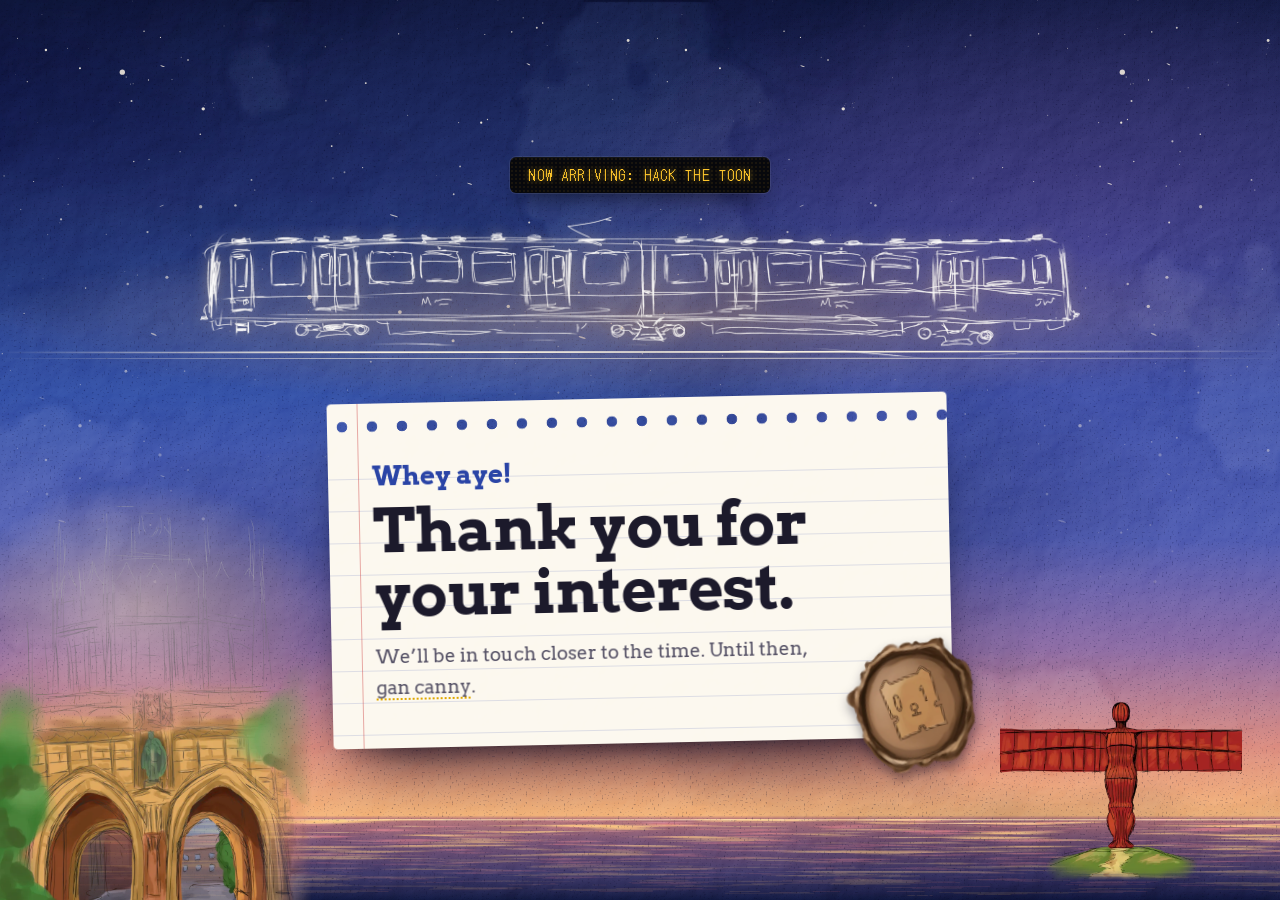
==== commit 93775dd0: "Refresh website design" ====
--- a/thanks.html
+++ b/thanks.html
@@ -5,7 +5,7 @@
   <meta name="viewport" content="width=device-width, initial-scale=1">
   <title>Hack the Toon · Thank you</title>
   <meta name="robots" content="noindex">
-  <meta name="theme-color" content="#f4ecdf">
+  <meta name="theme-color" content="#080c26">
   <link rel="icon" href="assets/favicon.ico" sizes="any">
   <link rel="icon" href="assets/favicon-48.png" type="image/png">
   <link rel="apple-touch-icon" href="assets/apple-touch-icon.png">
--- a/css/styles.css
+++ b/css/styles.css
@@ -1,9 +1,30 @@
+/* ==========================================================================
+   Hack the Toon: "Blue hour on the Tyne"
+
+   The page is painted in the same medium as the commissions: one watercolour
+   of the Tyne at dusk. A French ultramarine sky, spattered with white gouache
+   for stars, warms through violet and rose to the last light on the horizon,
+   and the river at the foot of the page catches the sunset. A moon rises
+   behind the magpie, the words sit on sheets of watercolour paper, and Metro
+   yellow is kept for the things you press.
+   ========================================================================== */
+
 :root {
-  --paper: #f4ecdf;
-  --card: #fffaf2;
-  --ink: #1f1b16;
-  --ink-soft: #5b544b;
-  --sepia: #8a6544;
+  /* The wash */
+  --night: #080c26;        /* the very top and bottom of the page, and the browser bars */
+  --indigo: #10184e;
+  --ultramarine: #1d3593;
+
+  /* Light, as RGB channels so it can be used at any strength: rgb(var(--lamp) / 0.4) */
+  --lamp: 255 176 92;      /* sodium floodlight on sandstone */
+
+  /* Paper and ink */
+  --cream: #f6eedf;
+  --mist: #dcdff2;         /* body copy on the wash: cream, cooled by the blue */
+  --card: #fbf6ea;
+  --ink: #1c1a2b;
+  --ink-soft: #565266;
+  --pen: #2a44a6;          /* ultramarine fountain-pen ink */
 
   --metro: #ffc72c;
   --metro-deep: #e0a800;
@@ -22,15 +43,21 @@
 
 /* Browsers paint this behind the page wherever it doesn't reach: Safari on
    iOS fills its status bar and toolbar strips with it, and it shows when the
-   page is pulled past either end. Matching the paper keeps those seamless. */
+   page is pulled past either end. The wash starts and ends on this colour, so
+   those strips read as more sky. Keep it in step with theme-color. */
 html,
-body { background: var(--paper); }
-
-html { -webkit-text-size-adjust: 100%; }
+body { background: var(--night); }
+
+/* Dark scrollbars on the night; the form controls on paper stay light */
+html { -webkit-text-size-adjust: 100%; color-scheme: dark; }
+.panel,
+.note { color-scheme: light; }
+
+::selection { background: var(--metro); color: var(--ink); }
 
 body {
   margin: 0;
-  color: var(--ink);
+  color: var(--cream);
   font-family: var(--font-body);
   font-size: 1.0625rem;
   line-height: 1.6;
@@ -50,10 +77,13 @@
 }
 
 :focus-visible {
-  outline: 3px solid var(--metro-deep);
+  outline: 3px solid var(--metro);
   outline-offset: 3px;
   border-radius: 4px;
 }
+/* Yellow would vanish against the paper */
+.panel :focus-visible,
+.note :focus-visible { outline-color: var(--pen); }
 
 .btn {
   --btn-bg: transparent;
@@ -82,12 +112,15 @@
 }
 .btn--metro:hover { box-shadow: 0 6px 0 var(--metro-deep); }
 .btn--metro:active { box-shadow: 0 2px 0 var(--metro-deep); }
+/* The arrow leans towards the next stop */
+.btn--metro [aria-hidden="true"] { display: inline-block; transition: transform 0.15s ease; }
+.btn--metro:hover [aria-hidden="true"] { transform: translateX(3px); }
 
 .btn--ghost {
-  border-color: rgba(31, 27, 22, 0.3);
-  color: var(--ink);
-}
-.btn--ghost:hover { border-color: var(--ink); }
+  border-color: rgb(246 238 223 / 0.35);
+  color: var(--cream);
+}
+.btn--ghost:hover { border-color: var(--cream); }
 
 .btn--block { width: 100%; padding-block: 1.05em; font-size: 1.05rem; }
 .btn[disabled] { opacity: 0.75; cursor: progress; transform: none; }
@@ -101,14 +134,19 @@
   padding: 0.45em 0.9em;
   border-radius: 6px;
   background:
-    radial-gradient(circle, rgba(255, 199, 44, 0.07) 1px, transparent 1.4px) 0 0 / 4px 4px,
-    #08090b;
+    radial-gradient(circle, rgb(255 199 44 / 0.07) 1px, transparent 1.4px) 0 0 / 4px 4px,
+    #07080c;
+  /* The unit's housing, so it holds its own against the night */
+  box-shadow:
+    0 0 0 1px rgb(255 255 255 / 0.08),
+    inset 0 1px 0 rgb(255 255 255 / 0.05),
+    0 10px 24px -10px rgb(0 0 0 / 0.8);
   color: var(--metro);
   font-family: var(--font-dot);
   font-size: 0.8rem;
   letter-spacing: 0.08em;
   text-transform: uppercase;
-  text-shadow: 0 0 6px rgba(255, 199, 44, 0.55);
+  text-shadow: 0 0 6px rgb(255 199 44 / 0.55);
   white-space: nowrap;
 }
 .dotmatrix__dot {
@@ -127,7 +165,7 @@
   text-decoration: underline dotted;
   text-decoration-thickness: 2px;
   text-underline-offset: 4px;
-  text-decoration-color: var(--metro-deep);
+  text-decoration-color: var(--metro);
   cursor: help;
   white-space: nowrap;
 }
@@ -140,8 +178,9 @@
   max-width: 220px;
   padding: 0.5em 0.75em;
   border-radius: 8px;
-  background: var(--ink);
-  color: var(--paper);
+  background: var(--cream);
+  color: var(--ink);
+  box-shadow: 0 10px 24px -10px rgb(0 0 0 / 0.7);
   font: 400 0.8rem/1.35 var(--font-body);
   white-space: normal;
   text-align: left;
@@ -150,25 +189,92 @@
   transform: translate(-50%, 4px);
   transition: opacity 0.15s ease, transform 0.15s ease;
 }
-.geordie__gloss::before { content: "Geordie: "; color: var(--metro); font-weight: 700; }
+.geordie__gloss::before { content: "Geordie: "; color: var(--brick); font-weight: 700; }
 .geordie:hover .geordie__gloss,
 .geordie:focus .geordie__gloss { opacity: 1; transform: translate(-50%, 0); }
+/* On paper, the gloss is the night instead */
+.note .geordie { text-decoration-color: var(--metro-deep); }
+.note .geordie__gloss { background: var(--ink); color: var(--cream); }
+.note .geordie__gloss::before { color: var(--metro); }
 
 /* --------------------------------------------------------------------------
-   Page: sketchbook paper, content, then a band of paintings along the bottom
+   Page: the wash
    -------------------------------------------------------------------------- */
 .page {
-  position: relative;
+  /* Each page floodlights its own landmarks (see the end of this section) */
+  --floodlight: linear-gradient(transparent, transparent);
+  position: relative;
+  isolation: isolate;
   display: flex;
   flex-direction: column;
   min-height: 100vh;
   min-height: 100svh;
   overflow: hidden;
-  /* A faint paper grain, plus a little warmth towards the top */
+  /* From the top: the grain of the paper, the Tyne catching the sunset, the
+     blooms and drifts of the wash, then the sky itself, laid in wet-in-wet
+     from night down to the last light on the horizon. The large textures are
+     WebP renders of the SVGs in assets/texture/src (see the README). */
   background:
-    radial-gradient(ellipse at 50% 0%, rgba(255, 255, 255, 0.55), transparent 60%),
-    url("data:image/svg+xml,%3Csvg xmlns='http://www.w3.org/2000/svg' width='160' height='160'%3E%3Cfilter id='n'%3E%3CfeTurbulence type='fractalNoise' baseFrequency='.9' numOctaves='2' stitchTiles='stitch'/%3E%3CfeColorMatrix values='0 0 0 0 .35 0 0 0 0 .27 0 0 0 0 .18 0 0 0 .07 0'/%3E%3C/filter%3E%3Crect width='100%25' height='100%25' filter='url(%23n)'/%3E%3C/svg%3E"),
-    var(--paper);
+    url("../assets/texture/granulation.svg") 0 0 / 240px 240px,
+    url("../assets/texture/paper.svg") 0 0 / 320px 320px,
+    url("../assets/texture/river.webp") 0 100% / 100% 9% no-repeat,
+    url("../assets/texture/blooms.webp") center / cover no-repeat,
+    url("../assets/texture/drift.webp") center / cover no-repeat,
+    radial-gradient(ellipse 60% 45% at 85% 28%, rgb(84 54 150 / 0.35), transparent 70%),
+    linear-gradient(
+      var(--night),
+      var(--indigo) 20%,
+      var(--ultramarine) 44%,
+      #34409f 60%,
+      #74508f 72%,
+      #d27466 83%,
+      #f3a35f 90.6%,
+      #a65a5f 91%,
+      #5a3558 93.5%,
+      #24204d 97%,
+      var(--night)
+    );
+  background-blend-mode: multiply, soft-light, normal, soft-light, multiply, normal, normal;
+}
+/* Floodlight: a page-specific pool of warm light around its landmarks */
+.page::before {
+  content: "";
+  position: absolute;
+  inset: 0;
+  z-index: -1;
+  background: var(--floodlight);
+  pointer-events: none;
+}
+/* White gouache flicked across the top of the sky, for stars */
+.page::after {
+  content: "";
+  position: absolute;
+  inset: 0;
+  z-index: -1;
+  background:
+    url("../assets/texture/spatter.svg") 0 0 / 1000px 640px,
+    url("../assets/texture/spatter.svg") 430px 260px / 640px 410px;
+  -webkit-mask-image: linear-gradient(#000 20vh, transparent 75vh);
+  mask-image: linear-gradient(#000 20vh, transparent 75vh);
+  pointer-events: none;
+  animation: twinkle 5s ease-in-out infinite alternate;
+}
+@keyframes twinkle { to { opacity: 0.55; } }
+
+/* Grey's Monument, floodlit from below */
+.page--interest {
+  --floodlight: radial-gradient(ellipse 34vw 56vh at 100% 100%, rgb(var(--lamp) / 0.4), rgb(var(--lamp) / 0.12) 50%, transparent 74%);
+}
+/* A haze of light behind the university arches, where the sketch of the
+   building above them would otherwise be lost in the dusk. It is measured
+   from the painting (866 x 1100), so it follows it at every size. */
+.page--thanks {
+  --arches-h: clamp(220px, 44vh, 500px);
+  --floodlight: radial-gradient(
+    ellipse calc(var(--arches-h) * 0.62) calc(var(--arches-h) * 0.42)
+    at calc(var(--arches-h) * 0.36) calc(100% - var(--arches-h) * 0.74),
+    rgb(255 222 190 / 0.5), rgb(255 200 160 / 0.16) 55%, transparent 75%
+  );
 }
 
 .site-header {
@@ -199,7 +305,7 @@
   animation: develop 1.4s 0.3s ease-out both;
 }
 /* Both paintings run off the edge of their canvas on one more side than the
-   corner they sit in, so that edge is faded into the paper */
+   corner they sit in, so that edge is faded into the wash */
 .corner--right {
   right: 0;
   height: clamp(240px, 46vh, 520px);
@@ -208,7 +314,7 @@
 }
 .corner--left {
   left: 0;
-  height: clamp(220px, 44vh, 500px);
+  height: var(--arches-h);
   -webkit-mask-image: linear-gradient(to left, transparent, #000 18%);
   mask-image: linear-gradient(to left, transparent, #000 18%);
 }
@@ -217,9 +323,14 @@
   bottom: clamp(4px, 2vh, 20px);
   height: clamp(110px, 20vh, 220px);
 }
-/* Paintings fade up out of the paper, like watercolour soaking in */
+/* Paintings fade up out of the wash, like watercolour soaking in. The filter
+   lists match the paintings' own, so the glow eases in rather than snapping. */
 @keyframes develop {
-  from { opacity: 0; transform: translateY(14px); filter: saturate(0.2) blur(2px); }
+  from {
+    opacity: 0;
+    transform: translateY(14px);
+    filter: saturate(0.2) blur(2px) drop-shadow(0 0 0 rgb(var(--lamp) / 0));
+  }
 }
 
 /* --------------------------------------------------------------------------
@@ -241,10 +352,11 @@
   margin: 0 auto;
   padding: clamp(56px, 8vh, 96px) var(--gutter) clamp(16px, 3vh, 32px);
 }
-.interest__intro { grid-area: intro; align-self: end; }
+/* Above the panel, so the moon behind the magpie can never cover the words */
+.interest__intro { grid-area: intro; align-self: end; position: relative; z-index: 1; }
 .panel { grid-area: panel; align-self: center; }
 
-/* The Tyne Bridge, under the headline */
+/* The Tyne Bridge, under the headline, glowing in the lamplight */
 .interest__art {
   grid-area: art;
   align-self: start;
@@ -254,6 +366,7 @@
   object-fit: contain;
   object-position: left top;
   margin-left: -2%;
+  filter: saturate(1) blur(0) drop-shadow(0 0 48px rgb(var(--lamp) / 0.45));
   animation: develop 1.4s 0.3s ease-out both;
 }
 
@@ -261,23 +374,47 @@
 .title__small {
   display: block;
   font-size: clamp(1.8rem, 4vw, 3rem);
+  font-style: italic;
   font-weight: 400;
-  color: var(--sepia);
+  color: rgb(var(--lamp));
 }
 .title__big {
+  position: relative;
   display: block;
+  width: fit-content;
   font-size: clamp(5rem, 15vw, 11.5rem);
   font-weight: 700;
   line-height: 0.82;
   letter-spacing: -0.03em;
-}
-.title__stop { color: var(--metro-deep); }
+  /* Painted, not printed: the paper's grain shows through the letters */
+  color: var(--cream);
+  background: url("../assets/texture/paper.svg") 0 0 / 320px 320px, var(--cream);
+  background-blend-mode: soft-light;
+  -webkit-background-clip: text;
+  background-clip: text;
+  -webkit-text-fill-color: transparent;
+}
+/* A single dry stroke of Metro yellow under the name */
+.title__big::after {
+  content: "";
+  position: absolute;
+  z-index: -1;
+  left: -0.04em;
+  right: -0.08em;
+  bottom: -0.1em;
+  height: 0.2em;
+  background: url("../assets/texture/brush.svg") center / 100% 100% no-repeat;
+  transform-origin: left center;
+  animation: brush 0.7s 0.6s cubic-bezier(.5, 0, .2, 1) both;
+}
+@keyframes brush { from { transform: scaleX(0); } }
+.title__stop { color: var(--metro); -webkit-text-fill-color: var(--metro); }
 
 .interest__lede {
   max-width: 32em;
   margin: 0;
   font-size: clamp(1.05rem, 1.5vw, 1.2rem);
-  color: var(--ink-soft);
+  color: var(--mist);
 }
 
 .interest__intro > *,
@@ -291,14 +428,56 @@
   from { opacity: 0; transform: translateY(18px); }
 }
 
+/* The form, on a sheet of watercolour paper. The sheet itself is drawn by
+   ::after so that its torn edge can be masked without clipping the magpie. */
 .panel {
-  position: relative;
+  --magpie-h: clamp(84px, 11vw, 118px);
+  --perch: clamp(20px, 3vw, 36px);
+  position: relative;
+  isolation: isolate;
   padding: clamp(24px, 3vw, 34px);
-  border: 1px solid rgba(31, 27, 22, 0.08);
-  border-radius: 22px;
-  background: var(--card);
   color: var(--ink);
-  box-shadow: 0 2px 0 rgba(31, 27, 22, 0.04), 0 28px 60px -30px rgba(70, 45, 20, 0.45);
+  border-radius: 8px;
+  /* Tucked in, so the shadow shows below the torn edge rather than beside it */
+  box-shadow: 0 34px 60px -26px rgb(2 4 20 / 0.85), 0 12px 24px -16px rgb(2 4 20 / 0.5);
+}
+.panel::after {
+  content: "";
+  position: absolute;
+  inset: 0;
+  z-index: -1;
+  background:
+    url("../assets/texture/paper.svg") 0 0 / 320px 320px,
+    /* moonlight from above, and the last of the sunset from below */
+    radial-gradient(120% 70% at 85% 0%, #fffdf8, transparent 65%),
+    linear-gradient(to top, rgb(255 186 130 / 0.16), transparent 35%),
+    var(--card);
+  background-blend-mode: soft-light, normal, normal, normal;
+  /* The torn edge. It is inline rather than a file because browsers fetch mask
+     images under stricter rules than other images: a mask file that fails to
+     load (for example when the page is opened from disk) hides the whole sheet. */
+  --deckle: url("data:image/svg+xml,%3Csvg xmlns='http://www.w3.org/2000/svg' viewBox='0 0 500 600' preserveAspectRatio='none'%3E%3Cfilter id='d' x='-5%25' y='-5%25' width='110%25' height='110%25'%3E%3CfeTurbulence type='fractalNoise' baseFrequency='.045' numOctaves='4' seed='3'/%3E%3CfeDisplacementMap in='SourceGraphic' scale='8' xChannelSelector='R' yChannelSelector='G'/%3E%3CfeGaussianBlur stdDeviation='.5'/%3E%3C/filter%3E%3Crect x='5' y='5' width='490' height='590' rx='4' fill='%23fff' filter='url(%23d)'/%3E%3C/svg%3E");
+  -webkit-mask: var(--deckle) 0 0 / 100% 100% no-repeat;
+  mask: var(--deckle) 0 0 / 100% 100% no-repeat;
+}
+/* A moon rising behind the sheet, for the magpie to stand against */
+.panel::before {
+  /* The disc is just over half the width of the image (the rest is its halo):
+     about 1.3 magpies across, centred a third of a magpie above the edge */
+  --moon: calc(var(--magpie-h) * 2.44);
+  content: "";
+  position: absolute;
+  z-index: -1;
+  right: calc(var(--perch) + var(--magpie-h) * 0.42 - var(--moon) / 2);
+  bottom: calc(100% + var(--magpie-h) * 0.34 - var(--moon) / 2);
+  width: var(--moon);
+  height: var(--moon);
+  background: url("../assets/texture/moon.svg") center / contain no-repeat;
+  pointer-events: none;
+  animation: moonrise 1.8s 0.2s cubic-bezier(.2, .7, .2, 1) both;
+}
+@keyframes moonrise {
+  from { opacity: 0; transform: translateY(30%); }
 }
 .panel__title { font-size: clamp(2rem, 3vw, 2.5rem); font-weight: 700; }
 .panel__lede { margin: 0.5em 0 1.3em; color: var(--ink-soft); }
@@ -306,9 +485,9 @@
 /* A magpie perched on the top edge of the form */
 .panel__magpie {
   position: absolute;
-  right: clamp(20px, 3vw, 36px);
+  right: var(--perch);
   bottom: calc(100% - 9px);
-  height: clamp(84px, 11vw, 118px);
+  height: var(--magpie-h);
   width: auto;
   pointer-events: none;
   animation: hop 0.7s 0.9s cubic-bezier(.3, .7, .4, 1.4) both;
@@ -328,7 +507,7 @@
   padding: 8px 18px 8px 8px;
   border-radius: 999px;
   background: var(--ink);
-  color: var(--paper);
+  color: var(--cream);
   font: 700 0.9rem/1 var(--font-display);
   letter-spacing: 0.04em;
 }
@@ -350,18 +529,20 @@
 .field input {
   width: 100%;
   padding: 12px 14px;
-  border: 2px solid rgba(31, 27, 22, 0.2);
+  border: 2px solid rgb(28 26 43 / 0.2);
   border-radius: 10px;
-  background: #fff;
+  background: #fffdf9;
   color: var(--ink);
+  caret-color: var(--pen);
   font: inherit;
   font-size: 1rem;
   transition: border-color 0.15s ease, box-shadow 0.15s ease;
 }
+.field input::placeholder { color: #6e6a80; }
 .field input:focus {
   outline: none;
-  border-color: var(--ink);
-  box-shadow: 0 0 0 4px rgba(255, 199, 44, 0.55);
+  border-color: var(--pen);
+  box-shadow: 0 0 0 4px rgb(255 199 44 / 0.55);
 }
 .field.is-invalid input { border-color: var(--brick); }
 .field__error {
@@ -391,7 +572,7 @@
 .form__small { margin: -4px 0 0; font-size: 0.85rem; color: var(--ink-soft); text-align: center; }
 
 /* --------------------------------------------------------------------------
-   Thank you: the pencil Metrocar pulls in, then the note is sealed
+   Thank you: the Metro pulls in, drawn in light, then the note is sealed
    -------------------------------------------------------------------------- */
 .thanks {
   position: relative;
@@ -425,18 +606,33 @@
   position: relative;
   width: min(880px, 100%);
 }
+/* Light from the platform, spilling onto the track */
+.arrival__track::before {
+  content: "";
+  position: absolute;
+  left: 50%;
+  bottom: -30%;
+  width: 150%;
+  height: 120%;
+  transform: translateX(-50%);
+  background: radial-gradient(closest-side, rgb(var(--lamp) / 0.28), transparent);
+  pointer-events: none;
+  animation: develop 1.2s 1.6s ease-out both;
+}
+/* The pencil drawing is inverted so it reads as white pencil on dark paper */
 .arrival__train {
   position: relative;
   z-index: 1;
   width: 100%;
   height: auto;
+  filter: invert(1) drop-shadow(0 0 0 rgb(255 246 228 / 0.7)) drop-shadow(0 0 7px rgb(255 214 140 / 0.45));
   animation: pull-in 2.6s 0.3s cubic-bezier(.12, .7, .25, 1.02) both;
 }
 @keyframes pull-in {
   from { transform: translateX(-130vw); }
   to { transform: translateX(0); }
 }
-/* Pencil rails, drawn in as the train approaches */
+/* White-pencil rails, drawn in as the train approaches */
 .arrival__rails {
   position: absolute;
   left: 50%;
@@ -446,32 +642,57 @@
   transform: translateX(-50%);
   max-width: none;
   overflow: visible;
+  /* Fading out towards the edges of the page, as a sketch would */
+  -webkit-mask-image: linear-gradient(90deg, transparent 33.3%, #000 42%, #000 58%, transparent 66.7%);
+  mask-image: linear-gradient(90deg, transparent 33.3%, #000 42%, #000 58%, transparent 66.7%);
 }
 .arrival__rails path {
   fill: none;
-  stroke: var(--ink);
+  stroke: var(--cream);
   stroke-linecap: round;
   stroke-dasharray: 6000;
   animation: draw 1.4s 0.1s ease-out both;
 }
 @keyframes draw { from { stroke-dashoffset: 6000; } }
 
-/* The message, on a note card */
+/* The message, on a page torn from a ruled notebook */
 .note {
   width: min(620px, 100%);
   text-align: left;
 }
 .note__card {
-  position: relative;
-  padding: clamp(24px, 4vw, 44px);
-  border: 1px solid rgba(31, 27, 22, 0.08);
-  border-radius: 6px;
-  background:
-    repeating-linear-gradient(transparent 0 31px, rgba(59, 111, 158, 0.12) 31px 32px) 0 18px / 100% 100% no-repeat,
-    var(--card);
-  box-shadow: 0 2px 0 rgba(31, 27, 22, 0.04), 0 28px 60px -30px rgba(70, 45, 20, 0.5);
+  --margin: clamp(24px, 4vw, 44px);
+  position: relative;
+  isolation: isolate;
+  padding: var(--margin);
+  padding-top: calc(var(--margin) + 14px);
+  border-radius: 4px;
+  color: var(--ink);
+  box-shadow: 0 34px 60px -26px rgb(2 4 20 / 0.85), 0 12px 24px -16px rgb(2 4 20 / 0.5);
   transform: rotate(-1.2deg);
   animation: card-in 0.8s 2.9s cubic-bezier(.2, .8, .2, 1) both, thud 0.35s 3.95s ease-out;
+}
+/* The page: a red margin, feint blue rules, and holes punched along the top */
+.note__card::before {
+  content: "";
+  position: absolute;
+  inset: 0;
+  z-index: -1;
+  border-radius: inherit;
+  background:
+    linear-gradient(90deg, transparent calc(var(--margin) - 14px), rgb(206 70 70 / 0.45) 0 calc(var(--margin) - 12.5px), transparent 0),
+    repeating-linear-gradient(transparent 0 31px, rgb(42 68 166 / 0.15) 31px 32px) 0 44px / 100% 100% no-repeat,
+    url("../assets/texture/paper.svg") 0 0 / 320px 320px,
+    var(--card);
+  background-blend-mode: normal, normal, soft-light, normal;
+  -webkit-mask:
+    linear-gradient(#000 0 0) top / 100% 12px no-repeat,
+    radial-gradient(circle, transparent 5px, #000 5.6px) 0 12px / 30px 22px repeat-x,
+    linear-gradient(#000 0 0) 0 34px / 100% calc(100% - 34px) no-repeat;
+  mask:
+    linear-gradient(#000 0 0) top / 100% 12px no-repeat,
+    radial-gradient(circle, transparent 5px, #000 5.6px) 0 12px / 30px 22px repeat-x,
+    linear-gradient(#000 0 0) 0 34px / 100% calc(100% - 34px) no-repeat;
 }
 @keyframes card-in {
   from { opacity: 0; transform: translateY(24px) rotate(1deg); }
@@ -488,11 +709,11 @@
   width: clamp(92px, 12vw, 132px);
   height: auto;
   transform: rotate(-12deg);
-  filter: drop-shadow(0 6px 6px rgba(60, 35, 15, 0.3));
+  filter: drop-shadow(0 6px 6px rgb(10 8 30 / 0.45));
   animation: stamp 0.6s 3.6s cubic-bezier(.5, 0, .75, 0) both;
 }
 @keyframes stamp {
-  0% { opacity: 0; transform: translateY(-40px) scale(2.2) rotate(-30deg); filter: drop-shadow(0 30px 18px rgba(60, 35, 15, 0.15)); }
+  0% { opacity: 0; transform: translateY(-40px) scale(2.2) rotate(-30deg); filter: drop-shadow(0 30px 18px rgb(10 8 30 / 0.2)); }
   30% { opacity: 1; }
   80% { transform: scale(0.94) rotate(-12deg); }
   100% { transform: scale(1) rotate(-12deg); }
@@ -500,7 +721,7 @@
 
 .thanks__kicker {
   margin: 0 0 0.3em;
-  color: var(--brick);
+  color: var(--pen);
   font: 700 clamp(1.2rem, 2.4vw, 1.6rem)/1.2 var(--font-display);
 }
 .thanks__title {
@@ -520,10 +741,14 @@
 @media (max-width: 880px) {
   /* Stacked: headline, form, then the Tyne Bridge to finish the page */
   .interest {
+    --stack-gap: clamp(28px, 5vh, 48px);
     grid-template-columns: 1fr;
     grid-template-areas: "intro" "panel" "art";
-    row-gap: clamp(28px, 5vh, 48px);
+    row-gap: var(--stack-gap);
   }
+  /* Clear space above the form for the moon and the magpie, which would
+     otherwise rise into the last lines of the intro on narrow phones */
+  .panel { margin-top: calc(var(--magpie-h) + 12px - var(--stack-gap)); }
   .interest__art {
     justify-self: center;
     width: min(100%, 560px);
@@ -531,9 +756,13 @@
     margin: 0;
   }
   .corner--right { display: none; }
+  /* With the Monument gone, the floodlight is on the bridge instead */
+  .page--interest {
+    --floodlight: radial-gradient(ellipse 90vw 46vh at 50% 100%, rgb(var(--lamp) / 0.32), transparent 72%);
+  }
   /* Room at the bottom of the thank-you page for the corner paintings */
   .thanks { padding-bottom: clamp(150px, 26vh, 240px); }
-  .corner--left { height: clamp(170px, 26vh, 260px); }
+  .page--thanks { --arches-h: clamp(170px, 26vh, 260px); }
   .corner--angel { height: clamp(80px, 13vh, 130px); }
 }
 
@@ -546,6 +775,12 @@
 @media (max-width: 520px) {
   .brand__name { font-size: 1.05rem; }
   .arrival__display { min-width: 0; font-size: 0.75rem; }
+}
+
+/* High-contrast modes drop backgrounds, which would leave the painted title
+   with no fill at all */
+@media (forced-colors: active) {
+  .title__big { -webkit-text-fill-color: currentColor; background: none; }
 }
 
 @media (prefers-reduced-motion: reduce) {
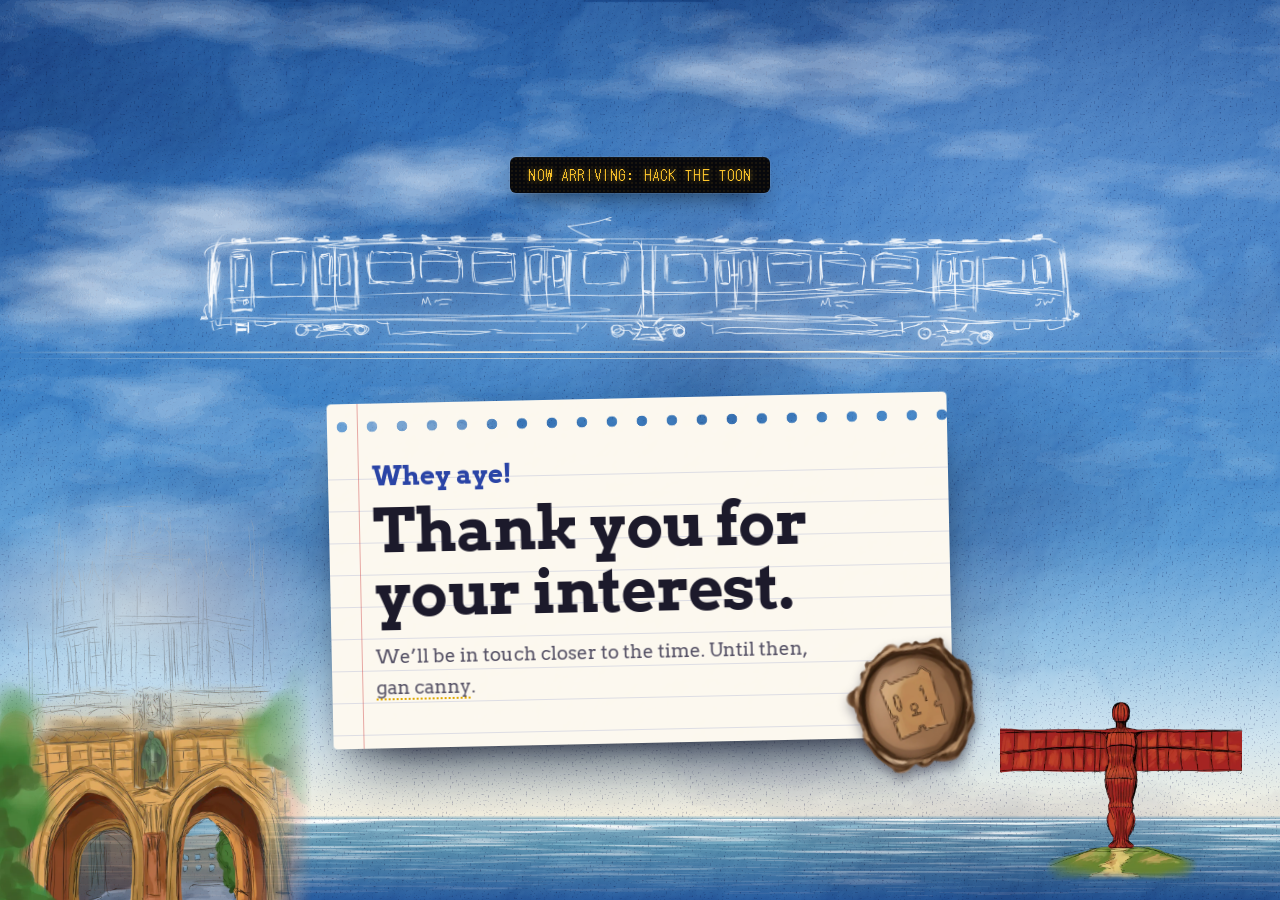
==== commit a0930c03: "Switch to day theme" ====
--- a/thanks.html
+++ b/thanks.html
@@ -5,7 +5,7 @@
   <meta name="viewport" content="width=device-width, initial-scale=1">
   <title>Hack the Toon · Thank you</title>
   <meta name="robots" content="noindex">
-  <meta name="theme-color" content="#080c26">
+  <meta name="theme-color" content="#133d88">
   <link rel="icon" href="assets/favicon.ico" sizes="any">
   <link rel="icon" href="assets/favicon-48.png" type="image/png">
   <link rel="apple-touch-icon" href="assets/apple-touch-icon.png">
--- a/css/styles.css
+++ b/css/styles.css
@@ -1,26 +1,26 @@
 /* ==========================================================================
-   Hack the Toon: "Blue hour on the Tyne"
+   Hack the Toon: "A bright day on the Tyne"
 
    The page is painted in the same medium as the commissions: one watercolour
-   of the Tyne at dusk. A French ultramarine sky, spattered with white gouache
-   for stars, warms through violet and rose to the last light on the horizon,
-   and the river at the foot of the page catches the sunset. A moon rises
-   behind the magpie, the words sit on sheets of watercolour paper, and Metro
-   yellow is kept for the things you press.
+   of the Tyne on a clear summer's day. A deep cobalt sky, with clouds drifting
+   across it, pales to haze at the horizon, and the river at the foot of the
+   page glints in the sun. The sun sits behind the magpie, the words sit on
+   sheets of watercolour paper, and Metro yellow is kept for the things you
+   press.
    ========================================================================== */
 
 :root {
   /* The wash */
-  --night: #080c26;        /* the very top and bottom of the page, and the browser bars */
-  --indigo: #10184e;
-  --ultramarine: #1d3593;
-
-  /* Light, as RGB channels so it can be used at any strength: rgb(var(--lamp) / 0.4) */
-  --lamp: 255 176 92;      /* sodium floodlight on sandstone */
+  --zenith: #133d88;       /* the very top and bottom of the page, and the browser bars */
+  --cobalt: #1b55a8;
+  --cerulean: #2569b8;
+
+  /* Light, as RGB channels so it can be used at any strength: rgb(var(--sun) / 0.4) */
+  --sun: 255 196 92;       /* sunlight on sandstone */
 
   /* Paper and ink */
   --cream: #f6eedf;
-  --mist: #dcdff2;         /* body copy on the wash: cream, cooled by the blue */
+  --mist: #f1f4fb;         /* body copy on the wash: cream, cooled by the blue */
   --card: #fbf6ea;
   --ink: #1c1a2b;
   --ink-soft: #565266;
@@ -46,9 +46,9 @@
    page is pulled past either end. The wash starts and ends on this colour, so
    those strips read as more sky. Keep it in step with theme-color. */
 html,
-body { background: var(--night); }
-
-/* Dark scrollbars on the night; the form controls on paper stay light */
+body { background: var(--zenith); }
+
+/* Dark scrollbars against the sky; the form controls on paper stay light */
 html { -webkit-text-size-adjust: 100%; color-scheme: dark; }
 .panel,
 .note { color-scheme: light; }
@@ -136,7 +136,7 @@
   background:
     radial-gradient(circle, rgb(255 199 44 / 0.07) 1px, transparent 1.4px) 0 0 / 4px 4px,
     #07080c;
-  /* The unit's housing, so it holds its own against the night */
+  /* The unit's housing, so it holds its own against the sky */
   box-shadow:
     0 0 0 1px rgb(255 255 255 / 0.08),
     inset 0 1px 0 rgb(255 255 255 / 0.05),
@@ -192,7 +192,7 @@
 .geordie__gloss::before { content: "Geordie: "; color: var(--brick); font-weight: 700; }
 .geordie:hover .geordie__gloss,
 .geordie:focus .geordie__gloss { opacity: 1; transform: translate(-50%, 0); }
-/* On paper, the gloss is the night instead */
+/* On paper, the gloss is dark instead */
 .note .geordie { text-decoration-color: var(--metro-deep); }
 .note .geordie__gloss { background: var(--ink); color: var(--cream); }
 .note .geordie__gloss::before { color: var(--metro); }
@@ -210,29 +210,30 @@
   min-height: 100vh;
   min-height: 100svh;
   overflow: hidden;
-  /* From the top: the grain of the paper, the Tyne catching the sunset, the
+  /* From the top: the grain of the paper, the Tyne glinting in the sun, the
      blooms and drifts of the wash, then the sky itself, laid in wet-in-wet
-     from night down to the last light on the horizon. The large textures are
-     WebP renders of the SVGs in assets/texture/src (see the README). */
+     from deep cobalt overhead down to the haze on the horizon. The large
+     textures are WebP renders of the SVGs in assets/texture/src (see the
+     README). */
   background:
     url("../assets/texture/granulation.svg") 0 0 / 240px 240px,
     url("../assets/texture/paper.svg") 0 0 / 320px 320px,
     url("../assets/texture/river.webp") 0 100% / 100% 9% no-repeat,
     url("../assets/texture/blooms.webp") center / cover no-repeat,
     url("../assets/texture/drift.webp") center / cover no-repeat,
-    radial-gradient(ellipse 60% 45% at 85% 28%, rgb(84 54 150 / 0.35), transparent 70%),
+    radial-gradient(ellipse 55% 45% at 82% 22%, rgb(120 180 240 / 0.35), transparent 70%),
     linear-gradient(
-      var(--night),
-      var(--indigo) 20%,
-      var(--ultramarine) 44%,
-      #34409f 60%,
-      #74508f 72%,
-      #d27466 83%,
-      #f3a35f 90.6%,
-      #a65a5f 91%,
-      #5a3558 93.5%,
-      #24204d 97%,
-      var(--night)
+      var(--zenith),
+      var(--cobalt) 20%,
+      var(--cerulean) 46%,
+      #3a80c6 60%,
+      #79b1dc 72%,
+      #c2dcea 82%,
+      #f2ecd8 90.6%,
+      #6d9fb8 91%,
+      #3a7598 94%,
+      #22548c 97.5%,
+      var(--zenith)
     );
   background-blend-mode: multiply, soft-light, normal, soft-light, multiply, normal, normal;
 }
@@ -245,35 +246,37 @@
   background: var(--floodlight);
   pointer-events: none;
 }
-/* White gouache flicked across the top of the sky, for stars */
+/* Clouds drifting slowly across the upper sky. The strip is one tile wider
+   than the page and slides by exactly one tile, so the loop is seamless; it
+   moves as a whole layer, so the browser never has to repaint the wash. */
 .page::after {
   content: "";
   position: absolute;
-  inset: 0;
+  top: 0;
+  left: 0;
   z-index: -1;
-  background:
-    url("../assets/texture/spatter.svg") 0 0 / 1000px 640px,
-    url("../assets/texture/spatter.svg") 430px 260px / 640px 410px;
-  -webkit-mask-image: linear-gradient(#000 20vh, transparent 75vh);
-  mask-image: linear-gradient(#000 20vh, transparent 75vh);
+  width: calc(100% + 1600px);
+  height: min(70vh, 640px);
+  background: url("../assets/texture/clouds.webp") 0 0 / 1600px 100% repeat-x;
+  opacity: 0.85;
   pointer-events: none;
-  animation: twinkle 5s ease-in-out infinite alternate;
-}
-@keyframes twinkle { to { opacity: 0.55; } }
-
-/* Grey's Monument, floodlit from below */
+  animation: drift 240s linear infinite;
+}
+@keyframes drift { to { transform: translateX(-1600px); } }
+
+/* Sunlight warming the sandstone of Grey's Monument */
 .page--interest {
-  --floodlight: radial-gradient(ellipse 34vw 56vh at 100% 100%, rgb(var(--lamp) / 0.4), rgb(var(--lamp) / 0.12) 50%, transparent 74%);
+  --floodlight: radial-gradient(ellipse 34vw 56vh at 100% 100%, rgb(var(--sun) / 0.3), rgb(var(--sun) / 0.08) 50%, transparent 74%);
 }
 /* A haze of light behind the university arches, where the sketch of the
-   building above them would otherwise be lost in the dusk. It is measured
+   building above them would otherwise be lost against the blue. It is measured
    from the painting (866 x 1100), so it follows it at every size. */
 .page--thanks {
   --arches-h: clamp(220px, 44vh, 500px);
   --floodlight: radial-gradient(
     ellipse calc(var(--arches-h) * 0.62) calc(var(--arches-h) * 0.42)
     at calc(var(--arches-h) * 0.36) calc(100% - var(--arches-h) * 0.74),
-    rgb(255 222 190 / 0.5), rgb(255 200 160 / 0.16) 55%, transparent 75%
+    rgb(255 252 240 / 0.6), rgb(240 248 255 / 0.2) 55%, transparent 75%
   );
 }
 
@@ -329,7 +332,7 @@
   from {
     opacity: 0;
     transform: translateY(14px);
-    filter: saturate(0.2) blur(2px) drop-shadow(0 0 0 rgb(var(--lamp) / 0));
+    filter: saturate(0.2) blur(2px) drop-shadow(0 0 0 rgb(255 255 255 / 0));
   }
 }
 
@@ -352,11 +355,11 @@
   margin: 0 auto;
   padding: clamp(56px, 8vh, 96px) var(--gutter) clamp(16px, 3vh, 32px);
 }
-/* Above the panel, so the moon behind the magpie can never cover the words */
+/* Above the panel, so the sun behind the magpie can never cover the words */
 .interest__intro { grid-area: intro; align-self: end; position: relative; z-index: 1; }
 .panel { grid-area: panel; align-self: center; }
 
-/* The Tyne Bridge, under the headline, glowing in the lamplight */
+/* The Tyne Bridge, under the headline, in a soft haze of daylight */
 .interest__art {
   grid-area: art;
   align-self: start;
@@ -366,7 +369,7 @@
   object-fit: contain;
   object-position: left top;
   margin-left: -2%;
-  filter: saturate(1) blur(0) drop-shadow(0 0 48px rgb(var(--lamp) / 0.45));
+  filter: saturate(1) blur(0) drop-shadow(0 0 44px rgb(255 255 255 / 0.4));
   animation: develop 1.4s 0.3s ease-out both;
 }
 
@@ -376,7 +379,8 @@
   font-size: clamp(1.8rem, 4vw, 3rem);
   font-style: italic;
   font-weight: 400;
-  color: rgb(var(--lamp));
+  color: rgb(var(--sun));
+  text-shadow: 0 1px 2px rgb(19 61 136 / 0.5), 0 0 16px rgb(19 61 136 / 0.5);
 }
 .title__big {
   position: relative;
@@ -415,6 +419,8 @@
   margin: 0;
   font-size: clamp(1.05rem, 1.5vw, 1.2rem);
   color: var(--mist);
+  /* A soft shadow of the sky, so the words hold up when a cloud drifts behind */
+  text-shadow: 0 1px 2px rgb(19 61 136 / 0.5), 0 0 14px rgb(19 61 136 / 0.55);
 }
 
 .interest__intro > *,
@@ -448,9 +454,9 @@
   z-index: -1;
   background:
     url("../assets/texture/paper.svg") 0 0 / 320px 320px,
-    /* moonlight from above, and the last of the sunset from below */
-    radial-gradient(120% 70% at 85% 0%, #fffdf8, transparent 65%),
-    linear-gradient(to top, rgb(255 186 130 / 0.16), transparent 35%),
+    /* sunlight from above, and a little blue reflected from the sky below */
+    radial-gradient(120% 70% at 85% 0%, #fffef8, transparent 65%),
+    linear-gradient(to top, rgb(150 190 230 / 0.12), transparent 35%),
     var(--card);
   background-blend-mode: soft-light, normal, normal, normal;
   /* The torn edge. It is inline rather than a file because browsers fetch mask
@@ -460,23 +466,23 @@
   -webkit-mask: var(--deckle) 0 0 / 100% 100% no-repeat;
   mask: var(--deckle) 0 0 / 100% 100% no-repeat;
 }
-/* A moon rising behind the sheet, for the magpie to stand against */
+/* The sun, rising behind the sheet, for the magpie to stand against */
 .panel::before {
   /* The disc is just over half the width of the image (the rest is its halo):
      about 1.3 magpies across, centred a third of a magpie above the edge */
-  --moon: calc(var(--magpie-h) * 2.44);
+  --sun-size: calc(var(--magpie-h) * 2.44);
   content: "";
   position: absolute;
   z-index: -1;
-  right: calc(var(--perch) + var(--magpie-h) * 0.42 - var(--moon) / 2);
-  bottom: calc(100% + var(--magpie-h) * 0.34 - var(--moon) / 2);
-  width: var(--moon);
-  height: var(--moon);
-  background: url("../assets/texture/moon.svg") center / contain no-repeat;
+  right: calc(var(--perch) + var(--magpie-h) * 0.42 - var(--sun-size) / 2);
+  bottom: calc(100% + var(--magpie-h) * 0.34 - var(--sun-size) / 2);
+  width: var(--sun-size);
+  height: var(--sun-size);
+  background: url("../assets/texture/sun.svg") center / contain no-repeat;
   pointer-events: none;
-  animation: moonrise 1.8s 0.2s cubic-bezier(.2, .7, .2, 1) both;
-}
-@keyframes moonrise {
+  animation: sunrise 1.8s 0.2s cubic-bezier(.2, .7, .2, 1) both;
+}
+@keyframes sunrise {
   from { opacity: 0; transform: translateY(30%); }
 }
 .panel__title { font-size: clamp(2rem, 3vw, 2.5rem); font-weight: 700; }
@@ -572,7 +578,7 @@
 .form__small { margin: -4px 0 0; font-size: 0.85rem; color: var(--ink-soft); text-align: center; }
 
 /* --------------------------------------------------------------------------
-   Thank you: the Metro pulls in, drawn in light, then the note is sealed
+   Thank you: the Metro pulls in, drawn in white pencil, then the note is sealed
    -------------------------------------------------------------------------- */
 .thanks {
   position: relative;
@@ -615,17 +621,18 @@
   width: 150%;
   height: 120%;
   transform: translateX(-50%);
-  background: radial-gradient(closest-side, rgb(var(--lamp) / 0.28), transparent);
+  background: radial-gradient(closest-side, rgb(255 255 255 / 0.18), transparent);
   pointer-events: none;
   animation: develop 1.2s 1.6s ease-out both;
 }
-/* The pencil drawing is inverted so it reads as white pencil on dark paper */
+/* The pencil drawing is inverted so it reads as white pencil against the deep
+   blue at the top of the sky */
 .arrival__train {
   position: relative;
   z-index: 1;
   width: 100%;
   height: auto;
-  filter: invert(1) drop-shadow(0 0 0 rgb(255 246 228 / 0.7)) drop-shadow(0 0 7px rgb(255 214 140 / 0.45));
+  filter: invert(1) drop-shadow(0 0 0 rgb(255 255 255 / 0.7)) drop-shadow(0 0 6px rgb(255 255 255 / 0.4));
   animation: pull-in 2.6s 0.3s cubic-bezier(.12, .7, .25, 1.02) both;
 }
 @keyframes pull-in {
@@ -746,7 +753,7 @@
     grid-template-areas: "intro" "panel" "art";
     row-gap: var(--stack-gap);
   }
-  /* Clear space above the form for the moon and the magpie, which would
+  /* Clear space above the form for the sun and the magpie, which would
      otherwise rise into the last lines of the intro on narrow phones */
   .panel { margin-top: calc(var(--magpie-h) + 12px - var(--stack-gap)); }
   .interest__art {
@@ -756,9 +763,9 @@
     margin: 0;
   }
   .corner--right { display: none; }
-  /* With the Monument gone, the floodlight is on the bridge instead */
+  /* With the Monument gone, the sunlight falls on the bridge instead */
   .page--interest {
-    --floodlight: radial-gradient(ellipse 90vw 46vh at 50% 100%, rgb(var(--lamp) / 0.32), transparent 72%);
+    --floodlight: radial-gradient(ellipse 90vw 46vh at 50% 100%, rgb(var(--sun) / 0.2), transparent 72%);
   }
   /* Room at the bottom of the thank-you page for the corner paintings */
   .thanks { padding-bottom: clamp(150px, 26vh, 240px); }
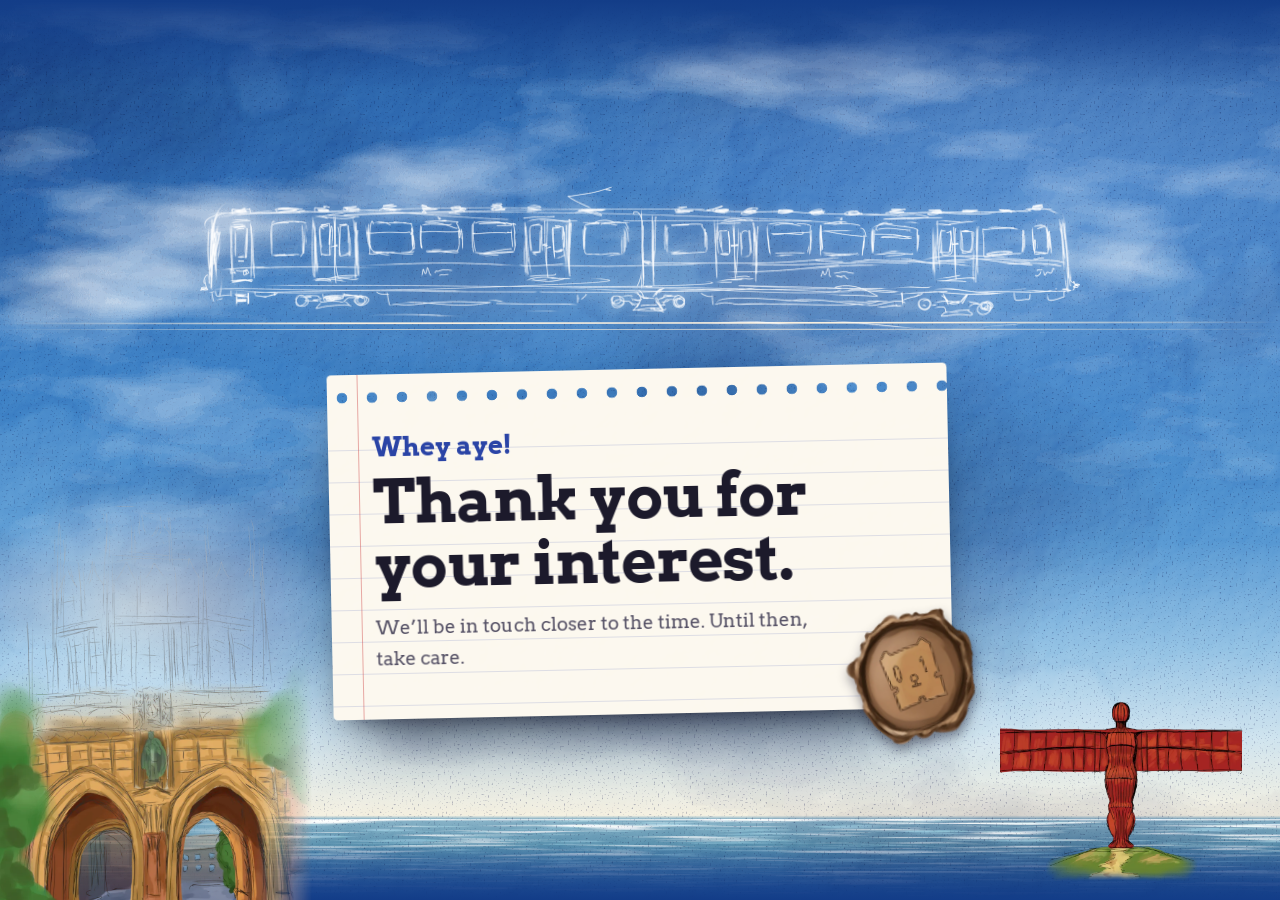
==== commit 30f7b429: "Remove dotmatrix display from thank you page" ====
--- a/thanks.html
+++ b/thanks.html
@@ -2,7 +2,7 @@
 <html lang="en-GB">
 <head>
   <meta charset="utf-8">
-  <meta name="viewport" content="width=device-width, initial-scale=1">
+  <meta name="viewport" content="width=device-width, initial-scale=1, viewport-fit=cover">
   <title>Hack the Toon · Thank you</title>
   <meta name="robots" content="noindex">
   <meta name="theme-color" content="#133d88">
@@ -16,6 +16,7 @@
 
   <link rel="stylesheet" href="css/styles.css">
   <script src="js/thanks.js" defer></script>
+  <script src="js/geordie.js" defer></script>
 </head>
 <body>
   <div class="page page--thanks">
@@ -34,10 +35,10 @@
 
     <main class="thanks">
       <div class="arrival" aria-hidden="true">
-        <p class="dotmatrix arrival__display">
-          <!--span class="dotmatrix__dot"></span!-->
+        <!--p class="dotmatrix arrival__display">
+          <span class="dotmatrix__dot"></span>
           <span data-display>Now arriving: Hack the Toon</span>
-        </p>
+        </p!-->
 
         <div class="arrival__track">
           <img class="arrival__train" src="assets/img/metrocar.webp" width="1800" height="300" alt="">
@@ -54,8 +55,8 @@
           <p class="thanks__kicker" data-greeting>Whey aye!</p>
           <h1 class="thanks__title">Thank you for your interest.</h1>
           <p class="thanks__lede">
-            We&rsquo;ll be in touch closer to the time. Until then,
-            <span class="geordie" tabindex="0">gan canny<span class="geordie__gloss" role="tooltip">take care</span></span>.
+            We&rsquo;ll be in touch closer to the time. Until then,<br/>take care.
+            <!--span class="geordie" tabindex="0">gan canny<span class="geordie__gloss" role="tooltip">take care</span></span!-->
           </p>
           <img class="note__seal" src="assets/img/letter-stamp.webp" width="520" height="522" alt="" aria-hidden="true">
         </div>
--- a/css/styles.css
+++ b/css/styles.css
@@ -35,6 +35,14 @@
   --font-dot: "DotGothic16", ui-monospace, monospace;
 
   --gutter: clamp(16px, 4vw, 48px);
+
+  /* The page is painted edge to edge, behind the phone's status bar, home
+     indicator and browser toolbars (viewport-fit=cover), so the sky carries
+     on behind them. These insets keep the content itself clear of them. */
+  --safe-top: env(safe-area-inset-top, 0px);
+  --safe-right: env(safe-area-inset-right, 0px);
+  --safe-bottom: env(safe-area-inset-bottom, 0px);
+  --safe-left: env(safe-area-inset-left, 0px);
 }
 
 *,
@@ -178,9 +186,10 @@
   max-width: 220px;
   padding: 0.5em 0.75em;
   border-radius: 8px;
-  background: var(--cream);
-  color: var(--ink);
-  box-shadow: 0 10px 24px -10px rgb(0 0 0 / 0.7);
+  /* Dark like the dot-matrix display, so the label can share its Metro yellow */
+  background: #0b1020;
+  color: var(--cream);
+  box-shadow: 0 0 0 1px rgb(255 255 255 / 0.1), 0 10px 24px -10px rgb(0 0 0 / 0.7);
   font: 400 0.8rem/1.35 var(--font-body);
   white-space: normal;
   text-align: left;
@@ -189,13 +198,14 @@
   transform: translate(-50%, 4px);
   transition: opacity 0.15s ease, transform 0.15s ease;
 }
-.geordie__gloss::before { content: "Geordie: "; color: var(--brick); font-weight: 700; }
-.geordie:hover .geordie__gloss,
+.geordie__gloss::before { content: "Geordie: "; color: var(--metro); font-weight: 700; }
+/* Touch screens keep :hover after a tap, so there the gloss follows focus
+   alone, which js/geordie.js clears when you tap anywhere else */
 .geordie:focus .geordie__gloss { opacity: 1; transform: translate(-50%, 0); }
-/* On paper, the gloss is dark instead */
+@media (hover: hover) {
+  .geordie:hover .geordie__gloss { opacity: 1; transform: translate(-50%, 0); }
+}
 .note .geordie { text-decoration-color: var(--metro-deep); }
-.note .geordie__gloss { background: var(--ink); color: var(--cream); }
-.note .geordie__gloss::before { color: var(--metro); }
 
 /* --------------------------------------------------------------------------
    Page: the wash
@@ -203,12 +213,16 @@
 .page {
   /* Each page floodlights its own landmarks (see the end of this section) */
   --floodlight: linear-gradient(transparent, transparent);
+  --edge-top: calc(90px + var(--safe-top));
+  --edge-bottom: calc(56px + var(--safe-bottom));
   position: relative;
   isolation: isolate;
   display: flex;
   flex-direction: column;
+  /* The large viewport, so the sky reaches the bottom edge of the screen
+     even when the browser's toolbars have slid away */
   min-height: 100vh;
-  min-height: 100svh;
+  min-height: 100lvh;
   overflow: hidden;
   /* From the top: the grain of the paper, the Tyne glinting in the sun, the
      blooms and drifts of the wash, then the sky itself, laid in wet-in-wet
@@ -237,13 +251,20 @@
     );
   background-blend-mode: multiply, soft-light, normal, soft-light, multiply, normal, normal;
 }
-/* Floodlight: a page-specific pool of warm light around its landmarks */
+/* A page-specific pool of light around its landmarks, and the edges of the
+   sky softened into --zenith. In a browser tab, Safari on iOS paints its
+   status-bar and toolbar strips itself, in one flat colour taken from the
+   page's background; fading the top and bottom of the wash into exactly that
+   colour makes those strips read as more sky rather than as a band. */
 .page::before {
   content: "";
   position: absolute;
   inset: 0;
   z-index: -1;
-  background: var(--floodlight);
+  background:
+    linear-gradient(var(--zenith), transparent) top / 100% var(--edge-top) no-repeat,
+    linear-gradient(transparent, var(--zenith)) bottom / 100% var(--edge-bottom) no-repeat,
+    var(--floodlight);
   pointer-events: none;
 }
 /* Clouds drifting slowly across the upper sky. The strip is one tile wider
@@ -258,6 +279,9 @@
   width: calc(100% + 1600px);
   height: min(70vh, 640px);
   background: url("../assets/texture/clouds.webp") 0 0 / 1600px 100% repeat-x;
+  /* Clear of the very top, where the sky fades into the status bar */
+  -webkit-mask-image: linear-gradient(transparent, #000 var(--edge-top));
+  mask-image: linear-gradient(transparent, #000 var(--edge-top));
   opacity: 0.85;
   pointer-events: none;
   animation: drift 240s linear infinite;
@@ -353,7 +377,11 @@
   align-content: center;
   width: min(1180px, 100%);
   margin: 0 auto;
-  padding: clamp(56px, 8vh, 96px) var(--gutter) clamp(16px, 3vh, 32px);
+  padding:
+    calc(clamp(56px, 8vh, 96px) + var(--safe-top))
+    calc(var(--gutter) + var(--safe-right))
+    calc(clamp(16px, 3vh, 32px) + var(--safe-bottom))
+    calc(var(--gutter) + var(--safe-left));
 }
 /* Above the panel, so the sun behind the magpie can never cover the words */
 .interest__intro { grid-area: intro; align-self: end; position: relative; z-index: 1; }
@@ -591,7 +619,11 @@
   gap: clamp(20px, 4vh, 40px);
   width: min(1060px, 100%);
   margin: 0 auto;
-  padding: clamp(24px, 5vh, 56px) var(--gutter);
+  padding:
+    calc(clamp(24px, 5vh, 56px) + var(--safe-top))
+    calc(var(--gutter) + var(--safe-right))
+    calc(clamp(24px, 5vh, 56px) + var(--safe-bottom))
+    calc(var(--gutter) + var(--safe-left));
   text-align: center;
 }
 
@@ -768,7 +800,7 @@
     --floodlight: radial-gradient(ellipse 90vw 46vh at 50% 100%, rgb(var(--sun) / 0.2), transparent 72%);
   }
   /* Room at the bottom of the thank-you page for the corner paintings */
-  .thanks { padding-bottom: clamp(150px, 26vh, 240px); }
+  .thanks { padding-bottom: calc(clamp(150px, 26vh, 240px) + var(--safe-bottom)); }
   .page--thanks { --arches-h: clamp(170px, 26vh, 260px); }
   .corner--angel { height: clamp(80px, 13vh, 130px); }
 }
